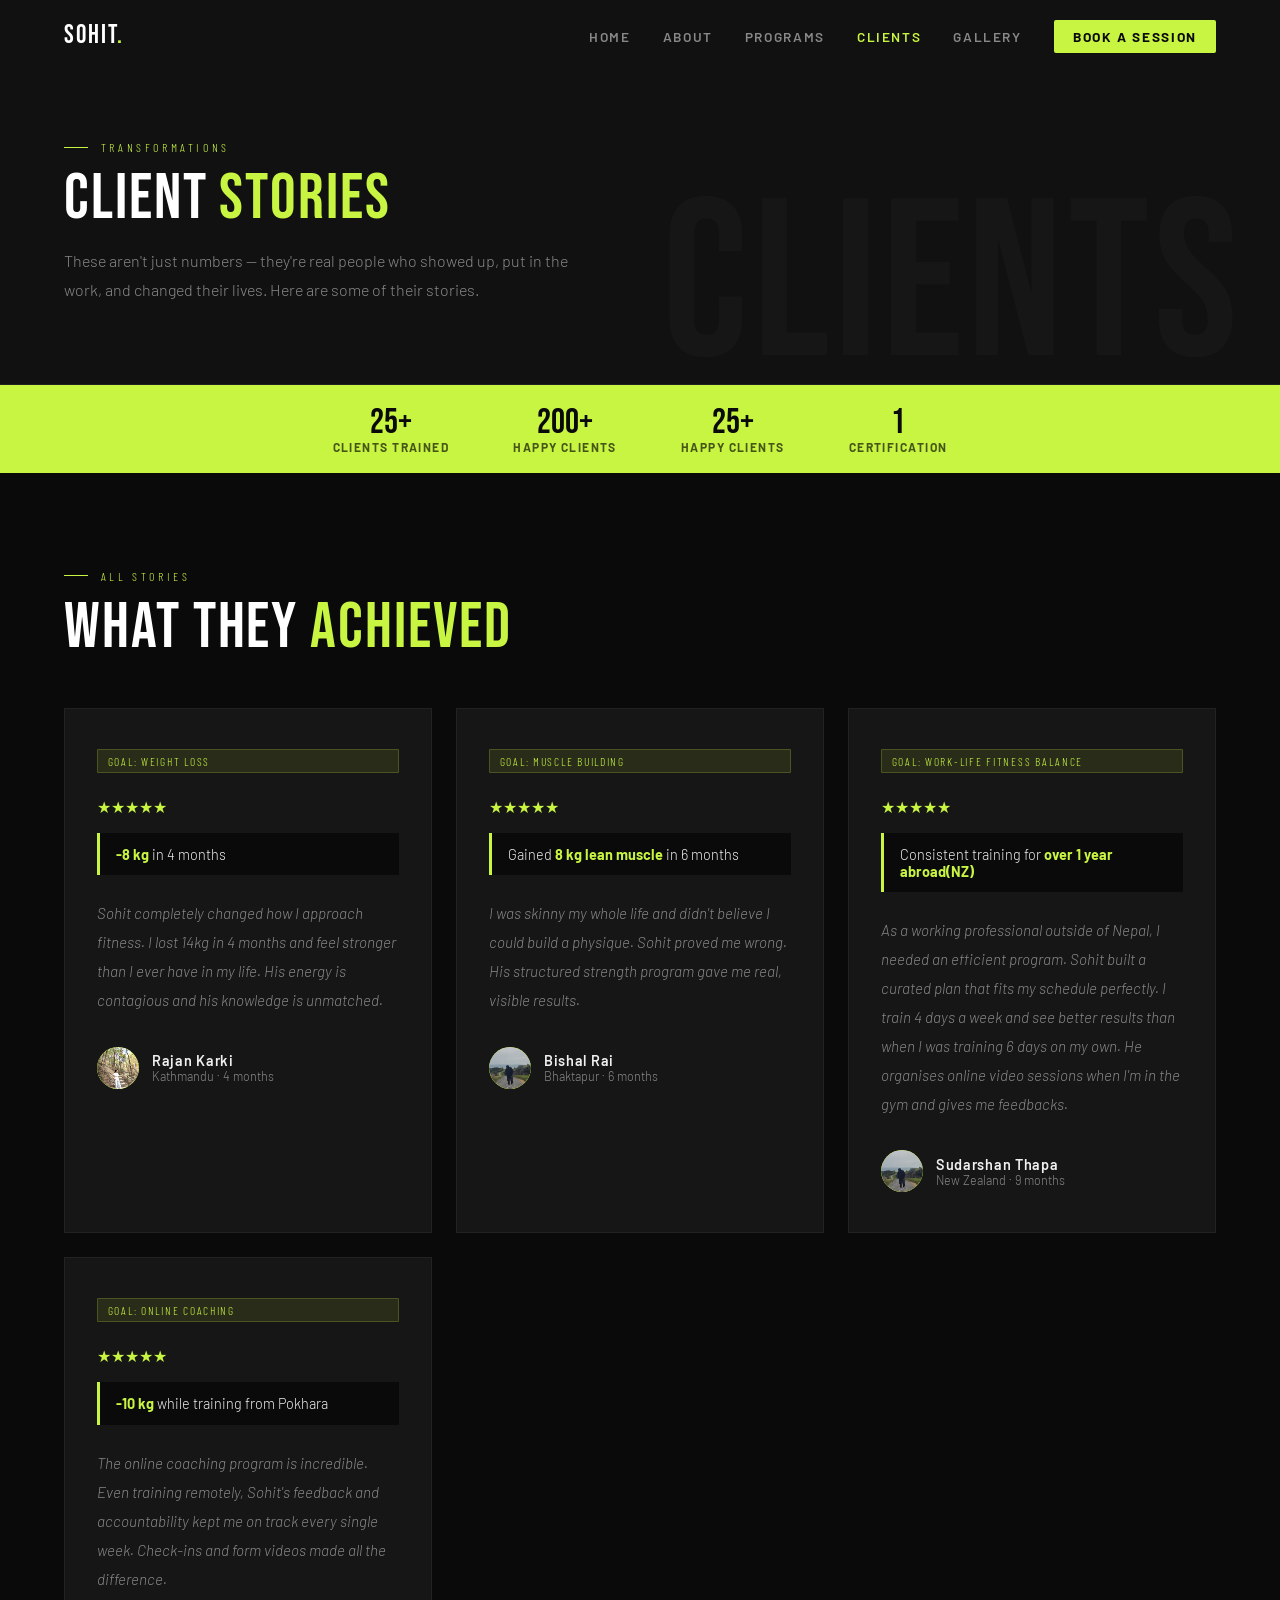
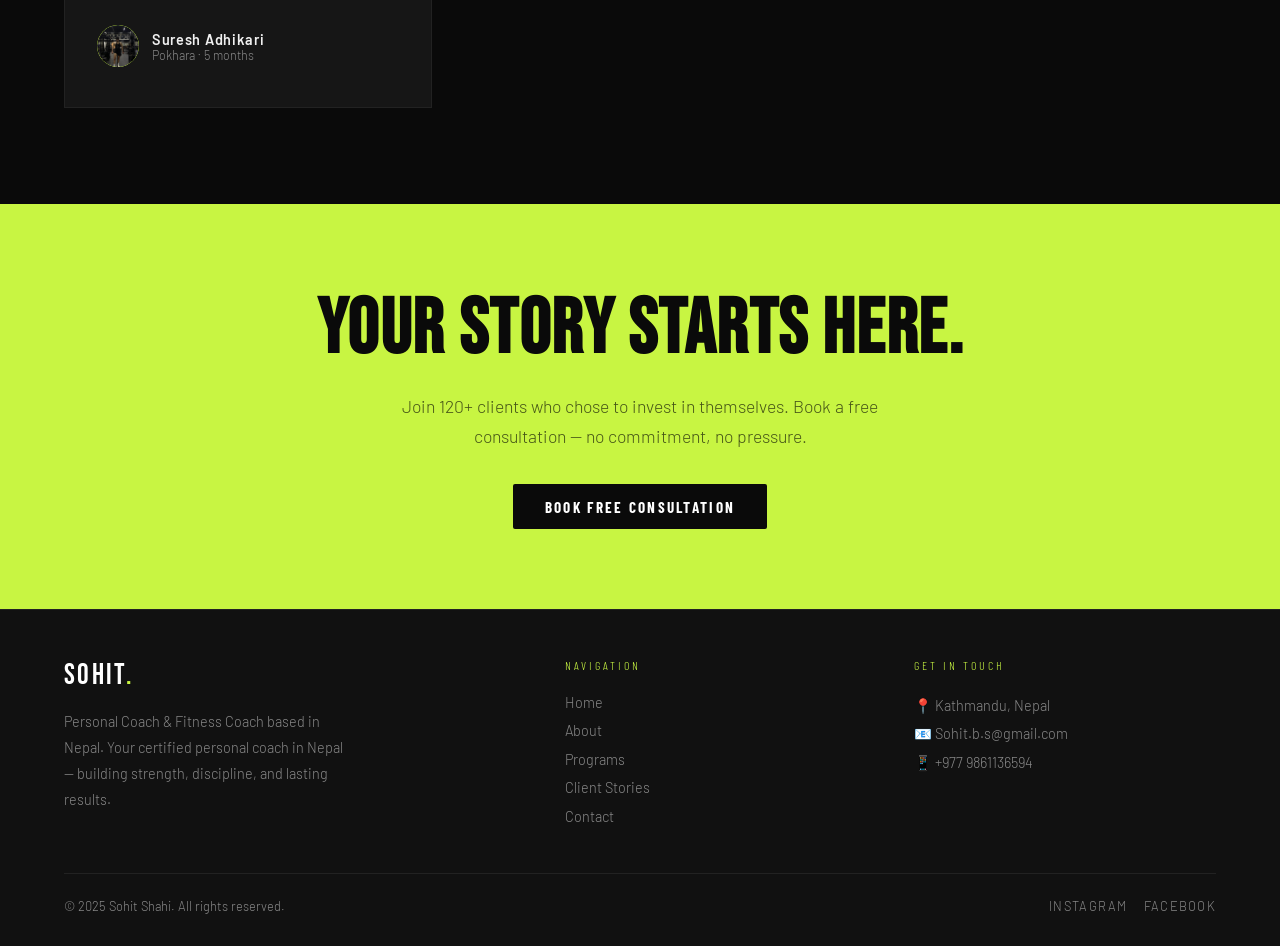
==== clients.html @ 45e774e0 "client fixes" ====
<!DOCTYPE html>
<html lang="en">
<head>
  <meta charset="UTF-8">
  <link rel="icon" type="image/svg+xml" href="favicon.svg">
  <meta name="viewport" content="width=device-width, initial-scale=1.0">
  <meta name="description" content="Real client stories and transformations from Sohit Shahi's training programs.">
  <title>Client Stories | Sohit Shahi — Personal Coach</title>
  <link rel="stylesheet" href="style.css">
  <link rel="preconnect" href="https://fonts.googleapis.com">
  <link rel="preconnect" href="https://fonts.gstatic.com" crossorigin>
</head>
<body>

<!-- ─── NAV ─── -->
<nav>
  <a href="index.html" class="nav-logo">SOHIT<span>.</span></a>
  <ul class="nav-links">
    <li><a href="index.html">Home</a></li>
    <li><a href="index.html#about">About</a></li>
    <li><a href="index.html#programs">Programs</a></li>
    <li><a href="clients.html" class="active">Clients</a></li>
    <li><a href="gallery.html">Gallery</a></li>
    <li><a href="contact.html" class="nav-cta">Book a Session</a></li>
  </ul>
  <div class="burger" aria-label="Menu">
    <span></span><span></span><span></span>
  </div>
</nav>
<div class="mobile-menu">
  <a href="index.html">Home</a>
  <a href="index.html#about">About</a>
  <a href="index.html#programs">Programs</a>
  <a href="clients.html">Clients</a>
  <a href="gallery.html">Gallery</a>
  <a href="contact.html">Book a Session</a>
</div>

<!-- ─── PAGE HERO ─── -->
<div class="page-hero" data-title="CLIENTS">
  <div class="section-eyebrow">Transformations</div>
  <div class="section-title">CLIENT <span>STORIES</span></div>
  <p class="section-desc" style="margin-top:0.8rem;">
    These aren't just numbers — they're real people who showed up, put in the work, and changed their lives. Here are some of their stories.
  </p>
</div>

<!-- ─── OVERALL STATS ─── -->
<div class="stats-strip">
  <div class="stat-item">
    <div class="stat-num" data-target="25" data-suffix="+">0+</div>
    <div class="stat-label">Clients Trained</div>
  </div>
  <div class="stat-item">
    <div class="stat-num" data-target="200" data-suffix="+">0+</div>
    <div class="stat-label">Happy Clients</div>
  </div>
  <div class="stat-item">
    <div class="stat-num" data-target="25" data-suffix="+">0+</div>
    <div class="stat-label">Happy Clients</div>
  </div>
  <div class="stat-item">
    <div class="stat-num" data-target="1">0</div>
    <div class="stat-label">Certification</div>
  </div>
</div>

<!-- ─── CLIENT GRID ─── -->
<section>
  <div class="section-eyebrow">All Stories</div>
  <div class="section-title fade-up">WHAT THEY <span>ACHIEVED</span></div>
  <div class="clients-grid stagger">

    <div class="client-card">
      <span class="client-goal">Goal: Weight Loss</span>
      <div class="stars">★★★★★</div>
      <div class="result-highlight"><strong>-8 kg</strong> in 4 months</div>
      <p class="testi-text">Sohit completely changed how I approach fitness. I lost 14kg in 4 months and feel stronger than I ever have in my life. His energy is contagious and his knowledge is unmatched.</p>
      <div class="testi-author">
        <div class="testi-avatar">
          <img src="assets/client1.jpg" alt="Rajan Karki" onerror="this.style.display='none'; this.parentNode.innerHTML='R';">
        </div>
        <div>
          <div class="testi-name">Rajan Karki</div>
          <div class="testi-role">Kathmandu · 4 months</div>
        </div>
      </div>
    </div>

    <div class="client-card">
      <span class="client-goal">Goal: Muscle Building</span>
      <div class="stars">★★★★★</div>
      <div class="result-highlight">Gained <strong>8 kg lean muscle</strong> in 6 months</div>
      <p class="testi-text">I was skinny my whole life and didn't believe I could build a physique. Sohit proved me wrong. His structured strength program gave me real, visible results.</p>
      <div class="testi-author">
        <div class="testi-avatar">
          <img src="assets/client5.jpg" alt="Sudarshan Thapa" onerror="this.style.display='none'; this.parentNode.innerHTML='B';">
        </div>
        <div>
          <div class="testi-name">Bishal Rai</div>
          <div class="testi-role">Bhaktapur · 6 months</div>
        </div>
      </div>
    </div>

    <div class="client-card">
      <span class="client-goal">Goal: Work-Life Fitness Balance</span>
      <div class="stars">★★★★★</div>
      <div class="result-highlight">Consistent training for <strong>over 1 year abroad(NZ)</strong></div>
      <p class="testi-text">As a working professional outside of Nepal, I needed an efficient program. Sohit built a curated plan that fits my schedule perfectly. I train 4 days a week and see better results than when I was training 6 days on my own. He organises online video sessions when I'm in the gym and gives me feedbacks.</p>
      <div class="testi-author">
        <div class="testi-avatar">
          <img src="assets/client5.jpg" alt="Priyanka Thapa" onerror="this.style.display='none'; this.parentNode.innerHTML='P';">
        </div>
        <div>
          <div class="testi-name">Sudarshan Thapa</div>
          <div class="testi-role">New Zealand · 9 months</div>
        </div>
      </div>
    </div>

    <div class="client-card">
      <span class="client-goal">Goal: Online Coaching</span>
      <div class="stars">★★★★★</div>
      <div class="result-highlight"><strong>-10 kg</strong> while training from Pokhara</div>
      <p class="testi-text">The online coaching program is incredible. Even training remotely, Sohit's feedback and accountability kept me on track every single week. Check-ins and form videos made all the difference.</p>
      <div class="testi-author">
        <div class="testi-avatar">
          <img src="assets/client4.jpg" alt="Biyush Adhikari" onerror="this.style.display='none'; this.parentNode.innerHTML='S';">
        </div>
        <div>
          <div class="testi-name">Suresh Adhikari</div>
          <div class="testi-role">Pokhara · 5 months</div>
        </div>
      </div>
    </div>

  </div>
</section>

<!-- ─── CTA ─── -->
<div class="cta-banner">
  <h2>YOUR STORY STARTS HERE.</h2>
  <p>Join 120+ clients who chose to invest in themselves. Book a free consultation — no commitment, no pressure.</p>
  <a href="contact.html" class="btn btn-dark">Book Free Consultation</a>
</div>

<!-- ─── FOOTER ─── -->
<footer>
  <div class="footer-grid">
    <div class="footer-brand">
      <a href="index.html" class="footer-logo">SOHIT<span>.</span></a>
      <p>Personal Coach & Fitness Coach based in Nepal. Your certified personal coach in Nepal — building strength, discipline, and lasting results.</p>
    </div>
    <div>
      <div class="footer-heading">Navigation</div>
      <ul class="footer-links">
        <li><a href="index.html">Home</a></li>
        <li><a href="index.html#about">About</a></li>
        <li><a href="index.html#programs">Programs</a></li>
        <li><a href="clients.html">Client Stories</a></li>
        <li><a href="contact.html">Contact</a></li>
      </ul>
    </div>
    <div class="footer-contact">
      <div class="footer-heading">Get In Touch</div>
      <p>📍 Kathmandu, Nepal</p>
      <p>📧 <a href="mailto:Sohit.b.s@gmail.com">Sohit.b.s@gmail.com</a></p>
      <p>📱 <a href="tel:+9779861136594">+977 9861136594</a></p>
    </div>
  </div>
  <div class="footer-bottom">
    <p>© 2025 Sohit Shahi. All rights reserved.</p>
    <div class="social-links">
      <a href="https://www.instagram.com/trainwithsohit/" target="_blank" rel="noopener">Instagram</a>
      <a href="https://facebook.com/" target="_blank" rel="noopener">Facebook</a>
    </div>
  </div>
</footer>

<script src="script.js"></script>
</body>
</html>
---- style.css ----
@import url('https://fonts.googleapis.com/css2?family=Bebas+Neue&family=Barlow:ital,wght@0,300;0,400;0,600;0,700;1,300&family=Barlow+Condensed:wght@400;700&display=swap');

:root {
  --black: #0a0a0a;
  --dark: #111111;
  --card: #161616;
  --border: #222222;
  --accent: #c8f542;
  --accent2: #e8ff6b;
  --text: #f0f0f0;
  --muted: #888;
  --white: #ffffff;
}

*, *::before, *::after { box-sizing: border-box; margin: 0; padding: 0; }

html { scroll-behavior: smooth; }

body {
  font-family: 'Barlow', sans-serif;
  background: var(--black);
  color: var(--text);
  overflow-x: hidden;
  font-weight: 300;
}

/* ─── SCROLLBAR ─── */
::-webkit-scrollbar { width: 4px; }
::-webkit-scrollbar-track { background: var(--dark); }
::-webkit-scrollbar-thumb { background: var(--accent); border-radius: 2px; }

/* ─── NAV ─── */
nav {
  position: fixed;
  top: 0; left: 0; right: 0;
  z-index: 100;
  padding: 0 5%;
  height: 70px;
  display: flex;
  align-items: center;
  justify-content: space-between;
  transition: background 0.4s, backdrop-filter 0.4s;
}
nav.scrolled {
  background: rgba(10,10,10,0.92);
  backdrop-filter: blur(12px);
  border-bottom: 1px solid var(--border);
}
.nav-logo {
  font-family: 'Bebas Neue', sans-serif;
  font-size: 1.6rem;
  letter-spacing: 0.08em;
  color: var(--white);
  text-decoration: none;
}
.nav-logo span { color: var(--accent); }
.nav-links {
  display: flex;
  gap: 2rem;
  list-style: none;
  align-items: center;
}
.nav-links a {
  color: var(--muted);
  text-decoration: none;
  font-size: 0.85rem;
  letter-spacing: 0.12em;
  text-transform: uppercase;
  font-weight: 600;
  transition: color 0.2s;
}
.nav-links a:hover, .nav-links a.active { color: var(--accent); }
.nav-cta {
  background: var(--accent);
  color: var(--black) !important;
  padding: 0.5rem 1.2rem;
  border-radius: 2px;
  font-weight: 700 !important;
}
.nav-cta:hover { background: var(--accent2) !important; }
.burger {
  display: none;
  flex-direction: column;
  gap: 5px;
  cursor: pointer;
  padding: 4px;
}
.burger span {
  display: block;
  width: 24px;
  height: 2px;
  background: var(--text);
  transition: 0.3s;
}
.mobile-menu {
  display: none;
  position: fixed;
  top: 70px; left: 0; right: 0;
  background: rgba(10,10,10,0.97);
  backdrop-filter: blur(20px);
  padding: 2rem 5%;
  flex-direction: column;
  gap: 1.5rem;
  z-index: 99;
  border-bottom: 1px solid var(--border);
}
.mobile-menu.open { display: flex; }
.mobile-menu a {
  color: var(--muted);
  text-decoration: none;
  font-size: 1rem;
  letter-spacing: 0.12em;
  text-transform: uppercase;
  font-weight: 600;
  transition: color 0.2s;
}
.mobile-menu a:hover { color: var(--accent); }

/* ─── HERO ─── */
.hero {
  position: relative;
  min-height: 100vh;
  display: flex;
  align-items: center;
  overflow: hidden;
}
.hero-bg {
  position: absolute;
  inset: 0;
  background-image: url('assets/trainer.jpeg');
  background-size: cover;
  background-position: center top;
  opacity: 0.2;
  filter: grayscale(40%) contrast(1.1);
  transform: scale(1.04);
  transition: transform 8s ease;
}
.hero-bg.loaded { transform: scale(1); }
.hero-overlay {
  position: absolute;
  inset: 0;
  background: linear-gradient(
    105deg,
    rgba(10,10,10,0.96) 0%,
    rgba(10,10,10,0.75) 45%,
    rgba(10,10,10,0.15) 100%
  );
}
.hero-overlay-bottom {
  position: absolute;
  bottom: 0; left: 0; right: 0;
  height: 220px;
  background: linear-gradient(to top, var(--black) 0%, transparent 100%);
}
.hero-content {
  position: relative;
  z-index: 2;
  padding: 0 5%;
  max-width: 780px;
  animation: fadeUp 1s ease both;
}
.hero-eyebrow {
  font-family: 'Barlow Condensed', sans-serif;
  letter-spacing: 0.25em;
  text-transform: uppercase;
  font-size: 0.8rem;
  color: var(--accent);
  margin-bottom: 1.2rem;
  display: flex;
  align-items: center;
  gap: 0.8rem;
}
.hero-eyebrow::before {
  content: '';
  display: block;
  width: 32px;
  height: 1px;
  background: var(--accent);
}
.hero h1 {
  font-family: 'Bebas Neue', sans-serif;
  font-size: clamp(4rem, 10vw, 9rem);
  line-height: 0.92;
  letter-spacing: 0.02em;
  color: var(--white);
  margin-bottom: 0.4rem;
}
.hero h1 span { color: var(--accent); }
.hero-sub {
  font-size: 1.1rem;
  color: var(--muted);
  max-width: 480px;
  line-height: 1.7;
  margin-bottom: 2.5rem;
  margin-top: 1rem;
}
.hero-actions { display: flex; gap: 1rem; flex-wrap: wrap; }

/* ─── BUTTONS ─── */
.btn {
  display: inline-block;
  padding: 0.85rem 2rem;
  font-family: 'Barlow Condensed', sans-serif;
  letter-spacing: 0.15em;
  text-transform: uppercase;
  font-size: 0.95rem;
  font-weight: 700;
  text-decoration: none;
  cursor: pointer;
  border: none;
  border-radius: 2px;
  transition: all 0.2s;
}
.btn-primary { background: var(--accent); color: var(--black); }
.btn-primary:hover { background: var(--accent2); transform: translateY(-2px); }
.btn-outline { background: transparent; color: var(--text); border: 1px solid var(--border); }
.btn-outline:hover { border-color: var(--accent); color: var(--accent); transform: translateY(-2px); }

/* ─── STATS STRIP ─── */
.stats-strip {
  background: var(--accent);
  padding: 1.2rem 5%;
  display: flex;
  justify-content: center;
  gap: 4rem;
  flex-wrap: wrap;
}
.stat-item { text-align: center; }
.stat-num {
  font-family: 'Bebas Neue', sans-serif;
  font-size: 2.2rem;
  color: var(--black);
  line-height: 1;
}
.stat-label {
  font-size: 0.75rem;
  font-weight: 700;
  letter-spacing: 0.12em;
  text-transform: uppercase;
  color: rgba(0,0,0,0.65);
}

/* ─── SECTIONS ─── */
section { padding: 6rem 5%; }
.section-eyebrow {
  font-family: 'Barlow Condensed', sans-serif;
  font-size: 0.75rem;
  letter-spacing: 0.3em;
  text-transform: uppercase;
  color: var(--accent);
  margin-bottom: 0.8rem;
  display: flex;
  align-items: center;
  gap: 0.8rem;
}
.section-eyebrow::before {
  content: '';
  display: block;
  width: 24px;
  height: 1px;
  background: var(--accent);
}
.section-title {
  font-family: 'Bebas Neue', sans-serif;
  font-size: clamp(2.4rem, 5vw, 4rem);
  letter-spacing: 0.03em;
  color: var(--white);
  line-height: 1;
  margin-bottom: 1rem;
}
.section-title span { color: var(--accent); }
.section-desc {
  color: var(--muted);
  max-width: 520px;
  line-height: 1.8;
  font-size: 1rem;
}

/* ─── ABOUT ─── */
.about-grid {
  display: grid;
  grid-template-columns: 1fr 1fr;
  gap: 6rem;
  align-items: center;
  margin-top: 3rem;
}
.about-image-wrap {
  position: relative;
}
.about-image-wrap img {
  width: 100%;
  aspect-ratio: 3/4;
  object-fit: cover;
  object-position: top;
  filter: grayscale(20%);
  display: block;
}
.about-img-placeholder {
  width: 100%;
  aspect-ratio: 3/4;
  background: var(--card);
  border: 1px solid var(--border);
  display: flex;
  align-items: center;
  justify-content: center;
  flex-direction: column;
  gap: 0.5rem;
  color: var(--muted);
  font-size: 0.85rem;
  letter-spacing: 0.1em;
  text-transform: uppercase;
}
.about-img-placeholder svg { opacity: 0.3; }
.about-accent-border {
  position: absolute;
  bottom: -16px; right: -16px;
  width: 70%;
  height: 70%;
  border: 2px solid var(--accent);
  z-index: -1;
}
.about-tag {
  display: inline-block;
  background: var(--accent);
  color: var(--black);
  font-family: 'Barlow Condensed', sans-serif;
  font-weight: 700;
  letter-spacing: 0.12em;
  text-transform: uppercase;
  font-size: 0.75rem;
  padding: 0.3rem 0.7rem;
  margin-bottom: 1.5rem;
}
.about-text p {
  color: var(--muted);
  line-height: 1.9;
  margin-bottom: 1rem;
  font-size: 1rem;
}
.cert-list {
  list-style: none;
  margin-top: 2rem;
  display: flex;
  flex-direction: column;
  gap: 0.6rem;
}
.cert-list li {
  display: flex;
  align-items: center;
  gap: 0.7rem;
  font-size: 0.9rem;
  color: var(--text);
  font-weight: 300;
}
.cert-list li::before {
  content: '';
  width: 6px; height: 6px;
  background: var(--accent);
  flex-shrink: 0;
  transform: rotate(45deg);
}

/* ─── PROGRAMS / SERVICES ─── */
.programs-grid {
  display: grid;
  grid-template-columns: repeat(auto-fit, minmax(280px, 1fr));
  gap: 1.5px;
  margin-top: 3rem;
  border: 1.5px solid var(--border);
}
.program-card {
  background: var(--card);
  padding: 2.5rem 2rem;
  border: 1.5px solid var(--border);
  position: relative;
  overflow: hidden;
  transition: background 0.3s;
  cursor: default;
}
.program-card::after {
  content: '';
  position: absolute;
  bottom: 0; left: 0;
  width: 100%; height: 2px;
  background: var(--accent);
  transform: scaleX(0);
  transform-origin: left;
  transition: transform 0.4s ease;
}
.program-card:hover { background: #1a1a1a; }
.program-card:hover::after { transform: scaleX(1); }
.program-icon {
  font-size: 2rem;
  margin-bottom: 1.2rem;
  display: block;
}
.program-card h3 {
  font-family: 'Bebas Neue', sans-serif;
  font-size: 1.8rem;
  letter-spacing: 0.05em;
  color: var(--white);
  margin-bottom: 0.8rem;
}
.program-card p {
  color: var(--muted);
  font-size: 0.95rem;
  line-height: 1.8;
}
.program-num {
  position: absolute;
  top: 1.5rem; right: 2rem;
  font-family: 'Bebas Neue', sans-serif;
  font-size: 3.5rem;
  color: var(--border);
  line-height: 1;
}

/* ─── TESTIMONIALS (home preview) ─── */
.testimonials-preview { background: var(--dark); }
.testimonials-grid {
  display: grid;
  grid-template-columns: repeat(auto-fit, minmax(300px, 1fr));
  gap: 1.5rem;
  margin-top: 3rem;
}
.testi-card {
  background: var(--card);
  border: 1px solid var(--border);
  padding: 2rem;
  position: relative;
  transition: border-color 0.3s, transform 0.3s;
}
.testi-card:hover { border-color: var(--accent); transform: translateY(-4px); }
.testi-quote {
  font-family: 'Bebas Neue', sans-serif;
  font-size: 4rem;
  color: var(--accent);
  opacity: 0.3;
  line-height: 0.7;
  margin-bottom: 1rem;
}
.testi-text {
  color: var(--muted);
  font-size: 0.95rem;
  line-height: 1.9;
  margin-bottom: 1.5rem;
  font-style: italic;
}
.testi-author {
  display: flex;
  align-items: center;
  gap: 0.8rem;
}
.testi-avatar {
  width: 42px; height: 42px;
  border-radius: 50%;
  background: var(--accent);
  display: flex;
  align-items: center;
  justify-content: center;
  font-family: 'Bebas Neue', sans-serif;
  font-size: 1.2rem;
  color: var(--black);
  flex-shrink: 0;
  overflow: hidden;
}
.testi-avatar img {
  width: 100%;
  height: 100%;
  object-fit: cover;
  border-radius: 50%;
}
.testi-name {
  font-weight: 600;
  font-size: 0.9rem;
  color: var(--text);
  letter-spacing: 0.05em;
}
.testi-role {
  font-size: 0.78rem;
  color: var(--muted);
}
.stars { color: var(--accent); font-size: 0.85rem; margin-bottom: 0.5rem; }

/* ─── CTA BANNER ─── */
.cta-banner {
  background: var(--accent);
  padding: 5rem 5%;
  text-align: center;
}
.cta-banner h2 {
  font-family: 'Bebas Neue', sans-serif;
  font-size: clamp(2.5rem, 6vw, 5rem);
  color: var(--black);
  letter-spacing: 0.02em;
  margin-bottom: 1rem;
}
.cta-banner p {
  color: rgba(0,0,0,0.65);
  font-size: 1.1rem;
  max-width: 480px;
  margin: 0 auto 2rem;
  line-height: 1.7;
}
.btn-dark { background: var(--black); color: var(--white); }
.btn-dark:hover { background: #1a1a1a; transform: translateY(-2px); }

/* ─── FOOTER ─── */
footer {
  background: var(--dark);
  border-top: 1px solid var(--border);
  padding: 3rem 5% 2rem;
}
.footer-grid {
  display: grid;
  grid-template-columns: 1.5fr 1fr 1fr;
  gap: 3rem;
  margin-bottom: 3rem;
}
.footer-brand p {
  color: var(--muted);
  font-size: 0.9rem;
  line-height: 1.8;
  margin-top: 1rem;
  max-width: 280px;
}
.footer-logo {
  font-family: 'Bebas Neue', sans-serif;
  font-size: 1.8rem;
  letter-spacing: 0.08em;
  color: var(--white);
  text-decoration: none;
}
.footer-logo span { color: var(--accent); }
.footer-heading {
  font-family: 'Barlow Condensed', sans-serif;
  font-size: 0.75rem;
  letter-spacing: 0.25em;
  text-transform: uppercase;
  color: var(--accent);
  margin-bottom: 1.2rem;
}
.footer-links { list-style: none; display: flex; flex-direction: column; gap: 0.6rem; }
.footer-links a {
  color: var(--muted);
  text-decoration: none;
  font-size: 0.9rem;
  transition: color 0.2s;
}
.footer-links a:hover { color: var(--accent); }
.footer-contact p {
  color: var(--muted);
  font-size: 0.9rem;
  line-height: 2;
}
.footer-contact a { color: var(--muted); text-decoration: none; transition: color 0.2s; }
.footer-contact a:hover { color: var(--accent); }
.footer-bottom {
  border-top: 1px solid var(--border);
  padding-top: 1.5rem;
  display: flex;
  justify-content: space-between;
  align-items: center;
  flex-wrap: wrap;
  gap: 1rem;
}
.footer-bottom p { color: var(--muted); font-size: 0.8rem; }
.social-links { display: flex; gap: 1rem; }
.social-links a {
  color: var(--muted);
  text-decoration: none;
  font-size: 0.8rem;
  letter-spacing: 0.1em;
  text-transform: uppercase;
  transition: color 0.2s;
}
.social-links a:hover { color: var(--accent); }

/* ─── PAGE HERO (inner pages) ─── */
.page-hero {
  padding: 140px 5% 5rem;
  background: var(--dark);
  border-bottom: 1px solid var(--border);
  position: relative;
  overflow: hidden;
}
.page-hero::after {
  content: attr(data-title);
  position: absolute;
  right: 3%;
  bottom: -1rem;
  font-family: 'Bebas Neue', sans-serif;
  font-size: clamp(6rem, 18vw, 14rem);
  color: var(--border);
  opacity: 0.35;
  letter-spacing: 0.02em;
  pointer-events: none;
  line-height: 1;
}

/* ─── CLIENTS PAGE ─── */
.clients-grid {
  display: grid;
  grid-template-columns: repeat(auto-fill, minmax(320px, 1fr));
  gap: 1.5rem;
  margin-top: 3rem;
}
.client-card {
  background: var(--card);
  border: 1px solid var(--border);
  padding: 2.5rem 2rem;
  transition: border-color 0.3s, transform 0.3s;
}
.client-card:hover { border-color: var(--accent); transform: translateY(-4px); }
.client-card .stars { font-size: 1rem; margin-bottom: 1rem; }
.client-card .testi-text { margin-bottom: 2rem; }
.client-goal {
  display: inline-block;
  background: rgba(200,245,66,0.1);
  color: var(--accent);
  border: 1px solid rgba(200,245,66,0.2);
  font-size: 0.72rem;
  font-family: 'Barlow Condensed', sans-serif;
  letter-spacing: 0.15em;
  text-transform: uppercase;
  padding: 0.25rem 0.6rem;
  border-radius: 1px;
  margin-bottom: 1.5rem;
  display: block;
}
.result-highlight {
  background: var(--black);
  border-left: 3px solid var(--accent);
  padding: 0.8rem 1rem;
  margin-bottom: 1.5rem;
  font-size: 0.9rem;
  color: var(--text);
}
.result-highlight strong { color: var(--accent); font-weight: 700; }

/* ─── CONTACT PAGE ─── */
.contact-grid {
  display: grid;
  grid-template-columns: 1fr 1.5fr;
  gap: 5rem;
  margin-top: 3rem;
  align-items: start;
}
.contact-info-item {
  display: flex;
  align-items: flex-start;
  gap: 1rem;
  margin-bottom: 2rem;
}
.contact-icon {
  width: 44px; height: 44px;
  background: rgba(200,245,66,0.1);
  border: 1px solid rgba(200,245,66,0.2);
  display: flex;
  align-items: center;
  justify-content: center;
  flex-shrink: 0;
  font-size: 1.1rem;
}
.contact-info-text h4 {
  font-family: 'Barlow Condensed', sans-serif;
  letter-spacing: 0.12em;
  text-transform: uppercase;
  font-size: 0.78rem;
  color: var(--accent);
  margin-bottom: 0.3rem;
}
.contact-info-text p {
  color: var(--muted);
  font-size: 0.95rem;
  line-height: 1.7;
}
.contact-info-text a { color: var(--muted); text-decoration: none; transition: color 0.2s; }
.contact-info-text a:hover { color: var(--accent); }
.contact-form { display: flex; flex-direction: column; gap: 1.2rem; }
.form-row { display: grid; grid-template-columns: 1fr 1fr; gap: 1.2rem; }
.form-group { display: flex; flex-direction: column; gap: 0.4rem; }
.form-group label {
  font-family: 'Barlow Condensed', sans-serif;
  font-size: 0.75rem;
  letter-spacing: 0.2em;
  text-transform: uppercase;
  color: var(--muted);
}
.form-group input,
.form-group textarea,
.form-group select {
  background: var(--card);
  border: 1px solid var(--border);
  color: var(--text);
  padding: 0.85rem 1rem;
  font-family: 'Barlow', sans-serif;
  font-size: 0.95rem;
  outline: none;
  transition: border-color 0.2s;
  border-radius: 2px;
  width: 100%;
}
.form-group input:focus,
.form-group textarea:focus,
.form-group select:focus { border-color: var(--accent); }
.form-group textarea { resize: vertical; min-height: 130px; }
.form-group select option { background: var(--card); }
.form-success {
  display: none;
  background: rgba(200,245,66,0.1);
  border: 1px solid var(--accent);
  color: var(--accent);
  padding: 1rem;
  text-align: center;
  font-size: 0.95rem;
}

/* ─── ANIMATIONS ─── */
@keyframes fadeUp {
  from { opacity: 0; transform: translateY(32px); }
  to   { opacity: 1; transform: translateY(0); }
}
.fade-up {
  opacity: 0;
  transform: translateY(28px);
  transition: opacity 0.7s ease, transform 0.7s ease;
}
.fade-up.visible { opacity: 1; transform: translateY(0); }

/* ─── RESPONSIVE ─── */
@media (max-width: 900px) {
  .about-grid { grid-template-columns: 1fr; gap: 3rem; }
  .about-accent-border { display: none; }
  .contact-grid { grid-template-columns: 1fr; gap: 3rem; }
  .footer-grid { grid-template-columns: 1fr 1fr; }
  .form-row { grid-template-columns: 1fr; }
}
@media (max-width: 640px) {
  .nav-links { display: none; }
  .burger { display: flex; }
  .hero h1 { font-size: 4.5rem; }
  .stats-strip { gap: 2rem; }
  .footer-grid { grid-template-columns: 1fr; }
  .programs-grid { grid-template-columns: 1fr; }
}
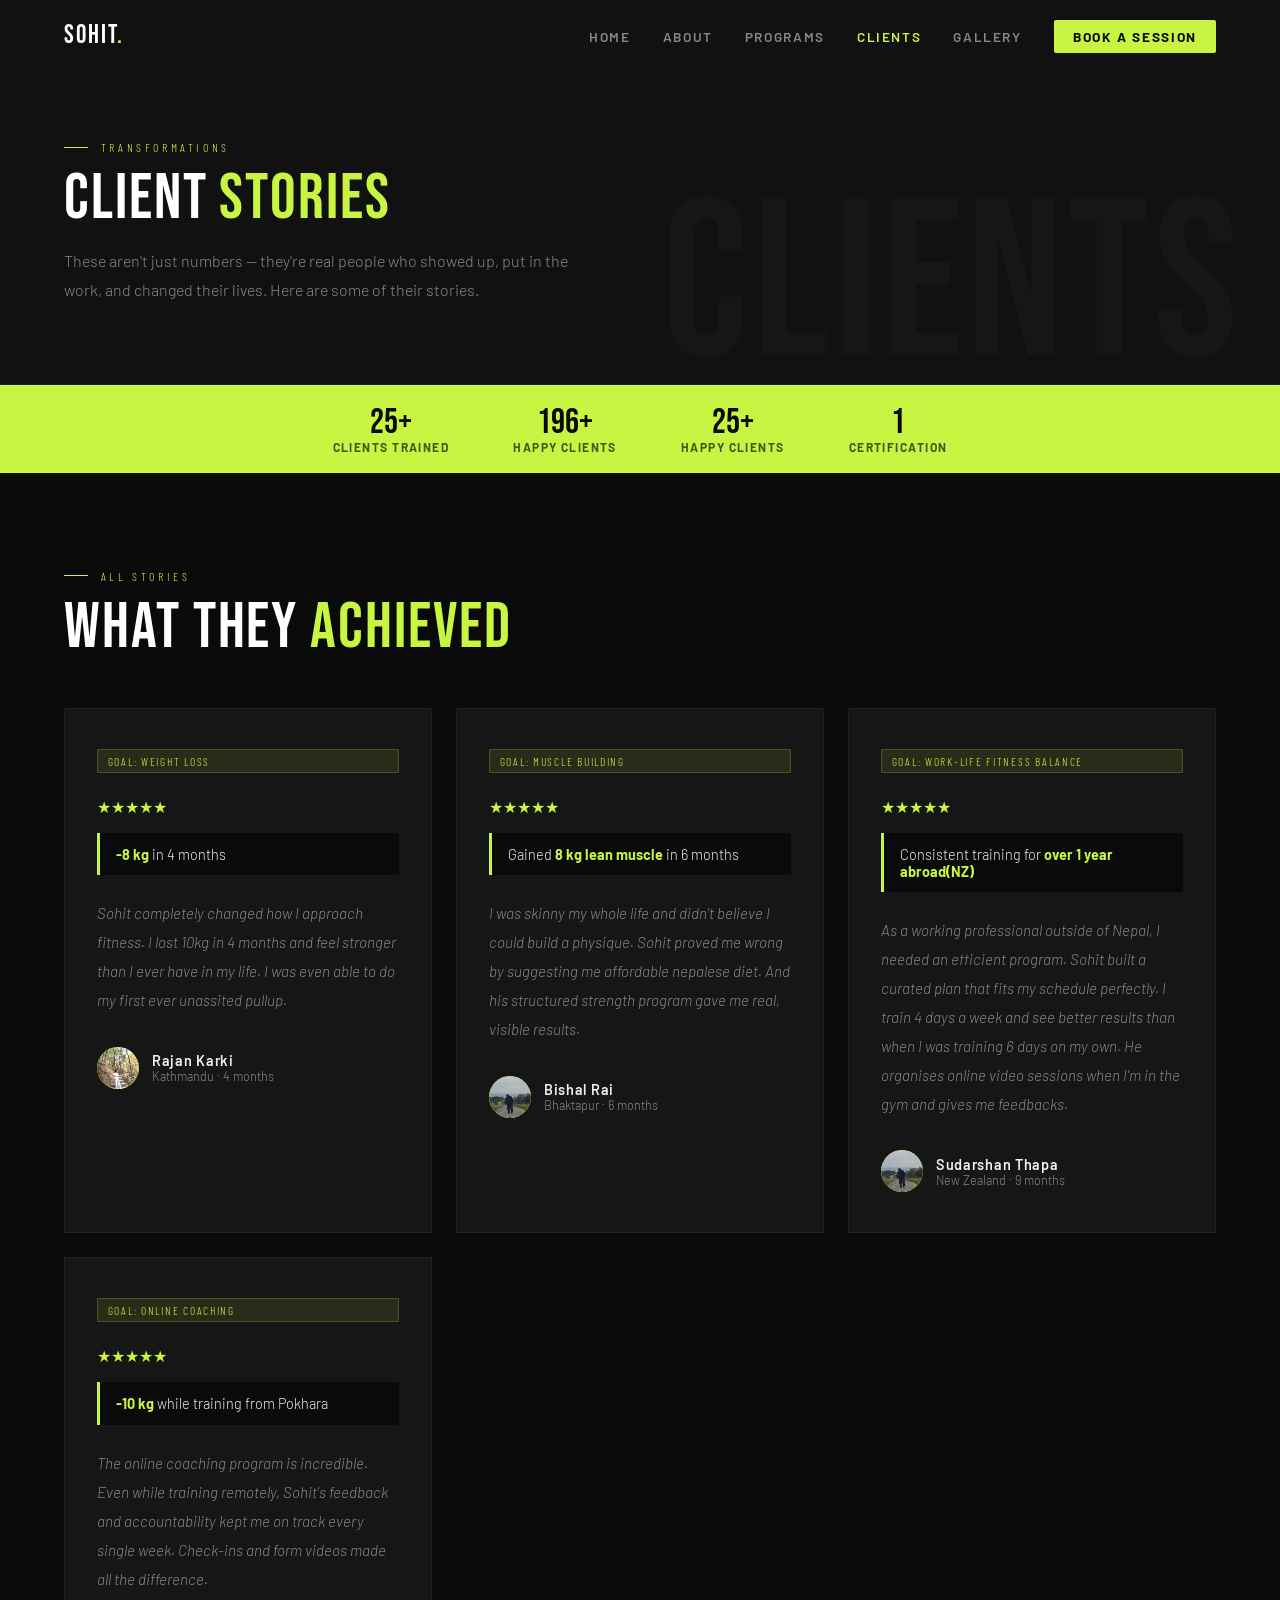
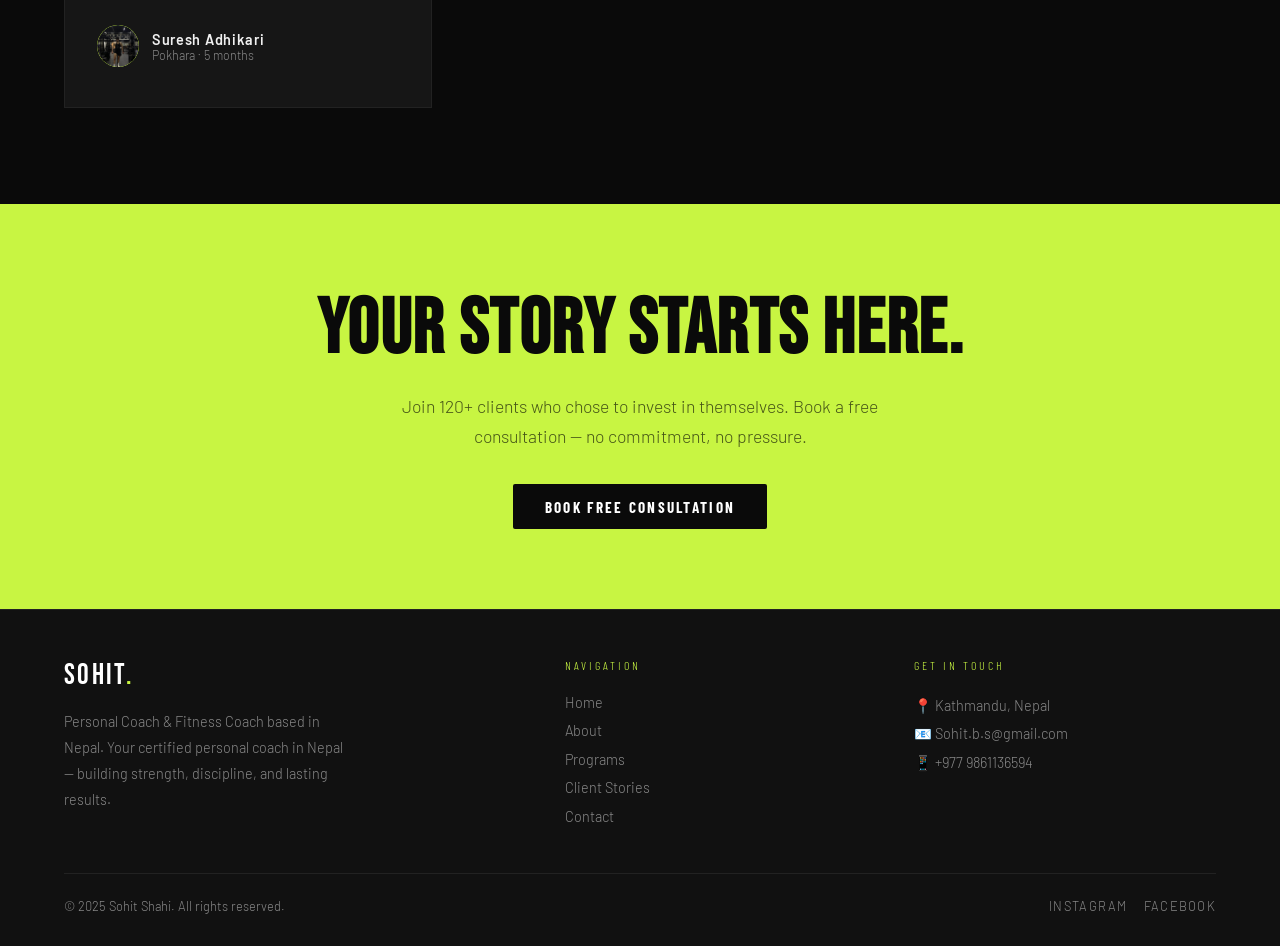
==== commit 5efe6306: "client fixes" ====
--- a/clients.html
+++ b/clients.html
@@ -75,7 +75,7 @@
       <span class="client-goal">Goal: Weight Loss</span>
       <div class="stars">★★★★★</div>
       <div class="result-highlight"><strong>-8 kg</strong> in 4 months</div>
-      <p class="testi-text">Sohit completely changed how I approach fitness. I lost 14kg in 4 months and feel stronger than I ever have in my life. His energy is contagious and his knowledge is unmatched.</p>
+      <p class="testi-text">Sohit completely changed how I approach fitness. I lost 10kg in 4 months and feel stronger than I ever have in my life. I was even able to do my first ever unassited pullup.</p>
       <div class="testi-author">
         <div class="testi-avatar">
           <img src="assets/client1.jpg" alt="Rajan Karki" onerror="this.style.display='none'; this.parentNode.innerHTML='R';">
@@ -91,7 +91,7 @@
       <span class="client-goal">Goal: Muscle Building</span>
       <div class="stars">★★★★★</div>
       <div class="result-highlight">Gained <strong>8 kg lean muscle</strong> in 6 months</div>
-      <p class="testi-text">I was skinny my whole life and didn't believe I could build a physique. Sohit proved me wrong. His structured strength program gave me real, visible results.</p>
+      <p class="testi-text">I was skinny my whole life and didn't believe I could build a physique. Sohit proved me wrong by suggesting me affordable nepalese diet. And his structured strength program gave me real, visible results.</p>
       <div class="testi-author">
         <div class="testi-avatar">
           <img src="assets/client5.jpg" alt="Sudarshan Thapa" onerror="this.style.display='none'; this.parentNode.innerHTML='B';">
@@ -123,7 +123,7 @@
       <span class="client-goal">Goal: Online Coaching</span>
       <div class="stars">★★★★★</div>
       <div class="result-highlight"><strong>-10 kg</strong> while training from Pokhara</div>
-      <p class="testi-text">The online coaching program is incredible. Even training remotely, Sohit's feedback and accountability kept me on track every single week. Check-ins and form videos made all the difference.</p>
+      <p class="testi-text">The online coaching program is incredible. Even while training remotely, Sohit's feedback and accountability kept me on track every single week. Check-ins and form videos made all the difference.</p>
       <div class="testi-author">
         <div class="testi-avatar">
           <img src="assets/client4.jpg" alt="Biyush Adhikari" onerror="this.style.display='none'; this.parentNode.innerHTML='S';">
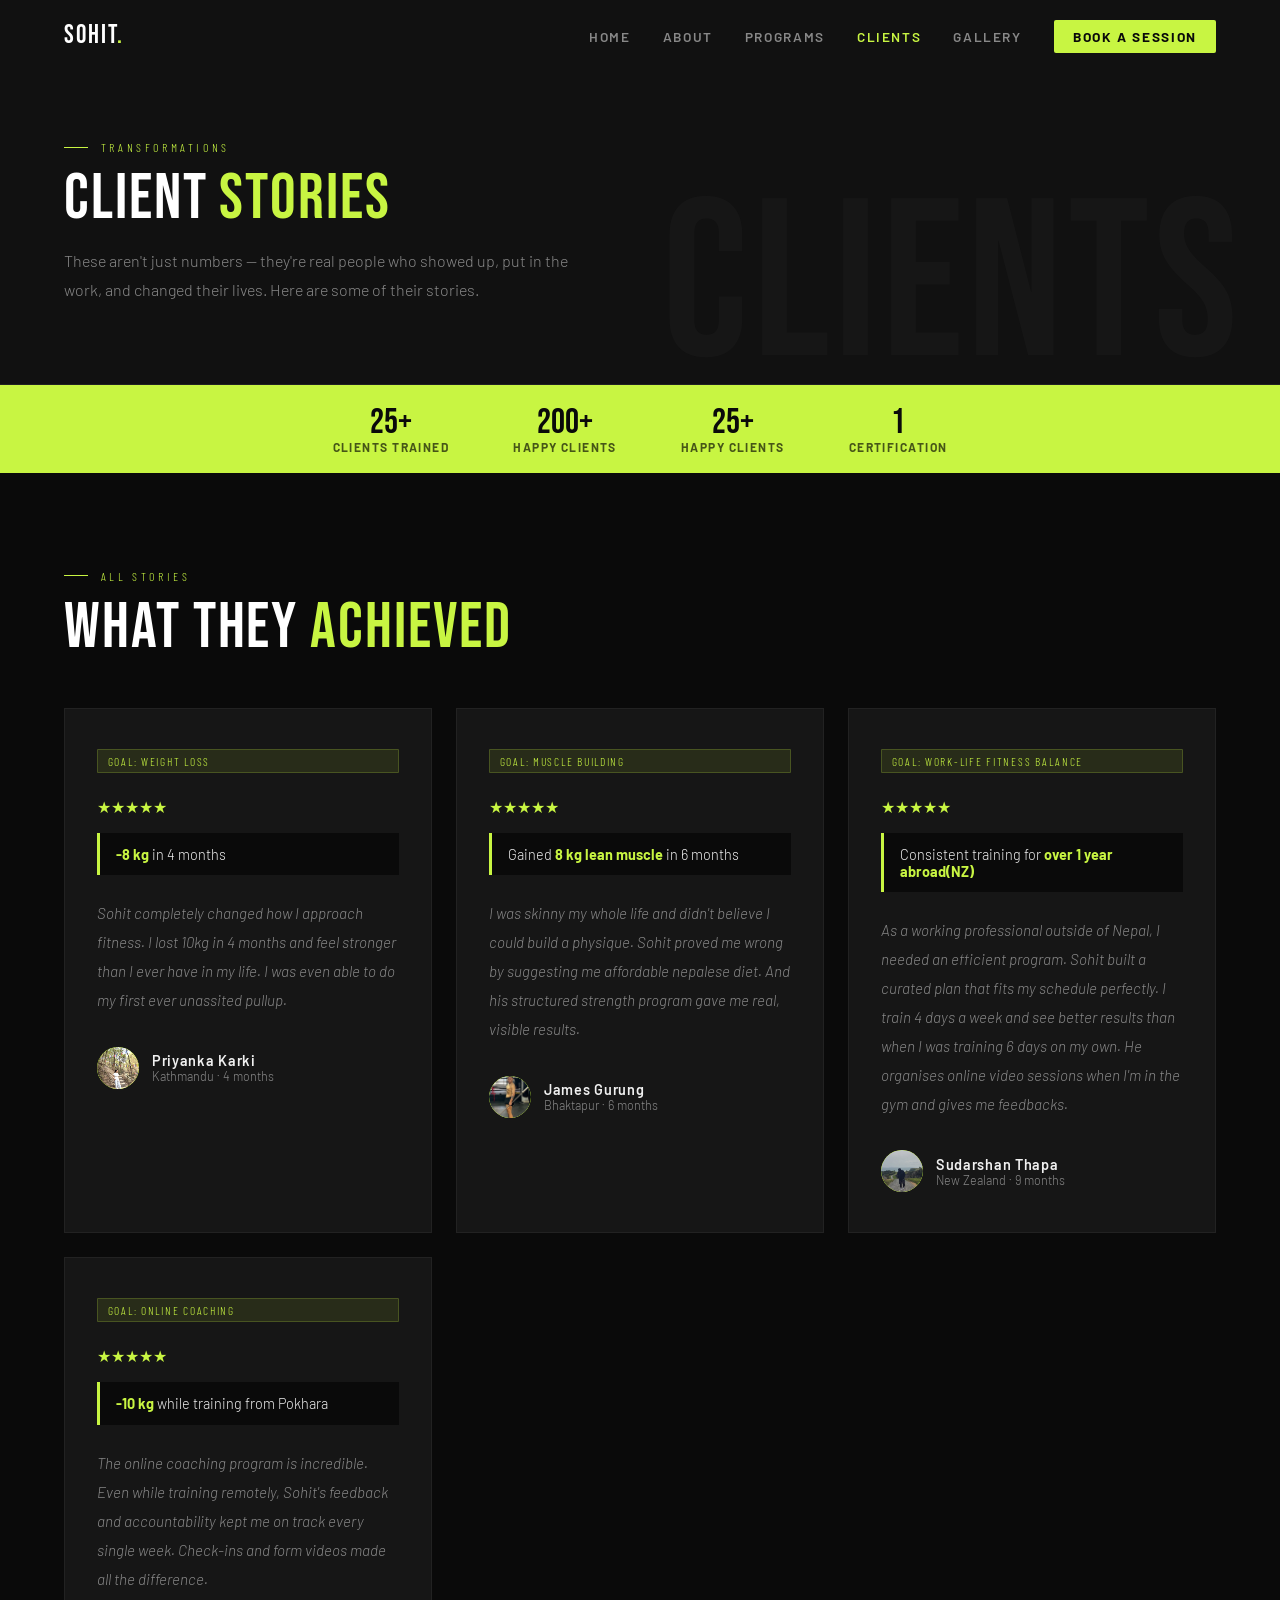
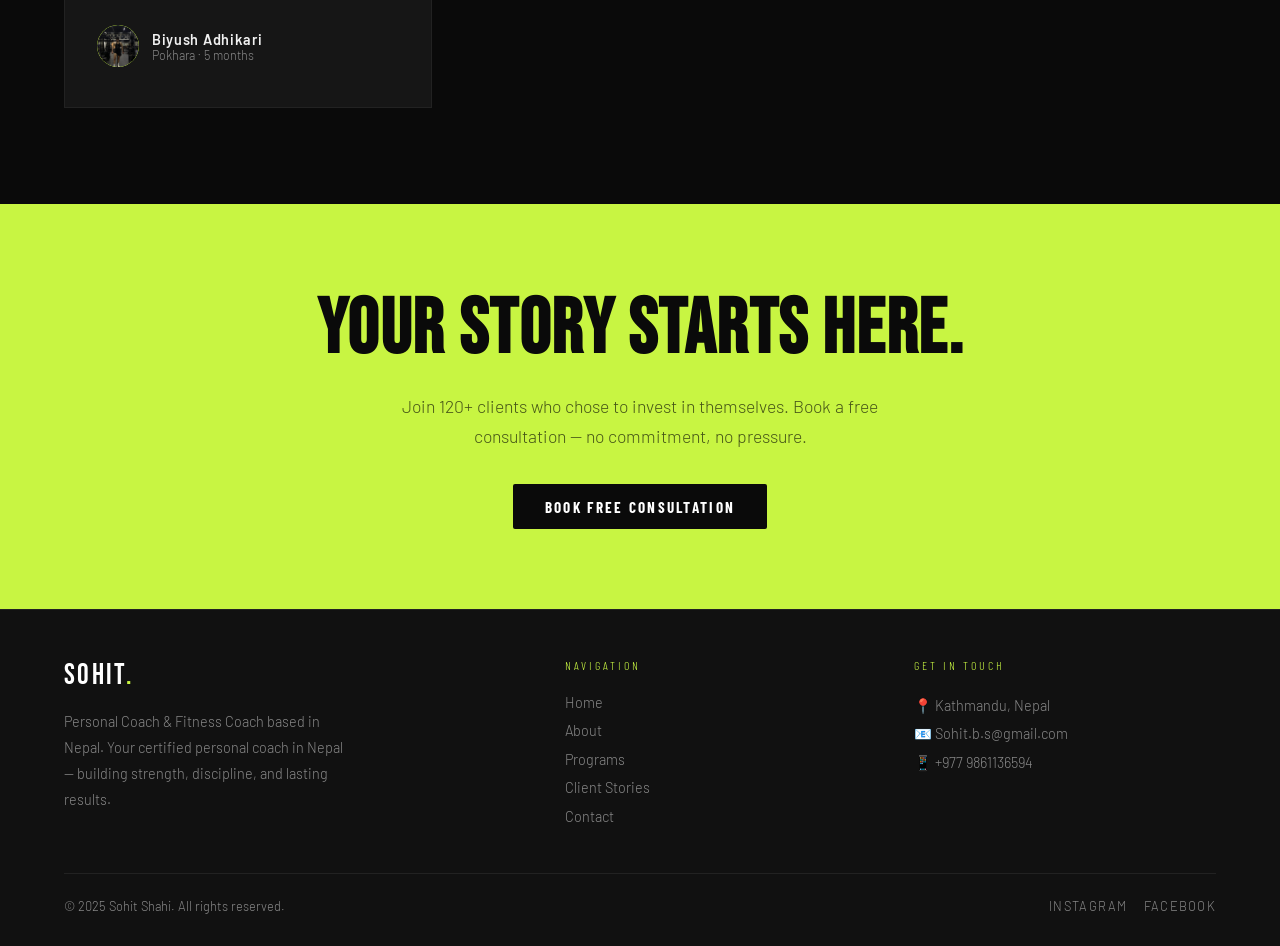
==== commit dbce76d3: "client goal fixes" ====
--- a/clients.html
+++ b/clients.html
@@ -78,10 +78,10 @@
       <p class="testi-text">Sohit completely changed how I approach fitness. I lost 10kg in 4 months and feel stronger than I ever have in my life. I was even able to do my first ever unassited pullup.</p>
       <div class="testi-author">
         <div class="testi-avatar">
-          <img src="assets/client1.jpg" alt="Rajan Karki" onerror="this.style.display='none'; this.parentNode.innerHTML='R';">
+          <img src="assets/client1.jpg" alt="Priyanka Karki" onerror="this.style.display='none'; this.parentNode.innerHTML='R';">
         </div>
         <div>
-          <div class="testi-name">Rajan Karki</div>
+          <div class="testi-name">Priyanka Karki</div>
           <div class="testi-role">Kathmandu · 4 months</div>
         </div>
       </div>
@@ -94,10 +94,10 @@
       <p class="testi-text">I was skinny my whole life and didn't believe I could build a physique. Sohit proved me wrong by suggesting me affordable nepalese diet. And his structured strength program gave me real, visible results.</p>
       <div class="testi-author">
         <div class="testi-avatar">
-          <img src="assets/client5.jpg" alt="Sudarshan Thapa" onerror="this.style.display='none'; this.parentNode.innerHTML='B';">
+          <img src="assets/client6.jpg" alt="James Gurung" onerror="this.style.display='none'; this.parentNode.innerHTML='B';">
         </div>
         <div>
-          <div class="testi-name">Bishal Rai</div>
+          <div class="testi-name">James Gurung</div>
           <div class="testi-role">Bhaktapur · 6 months</div>
         </div>
       </div>
@@ -129,7 +129,7 @@
           <img src="assets/client4.jpg" alt="Biyush Adhikari" onerror="this.style.display='none'; this.parentNode.innerHTML='S';">
         </div>
         <div>
-          <div class="testi-name">Suresh Adhikari</div>
+          <div class="testi-name">Biyush Adhikari</div>
           <div class="testi-role">Pokhara · 5 months</div>
         </div>
       </div>
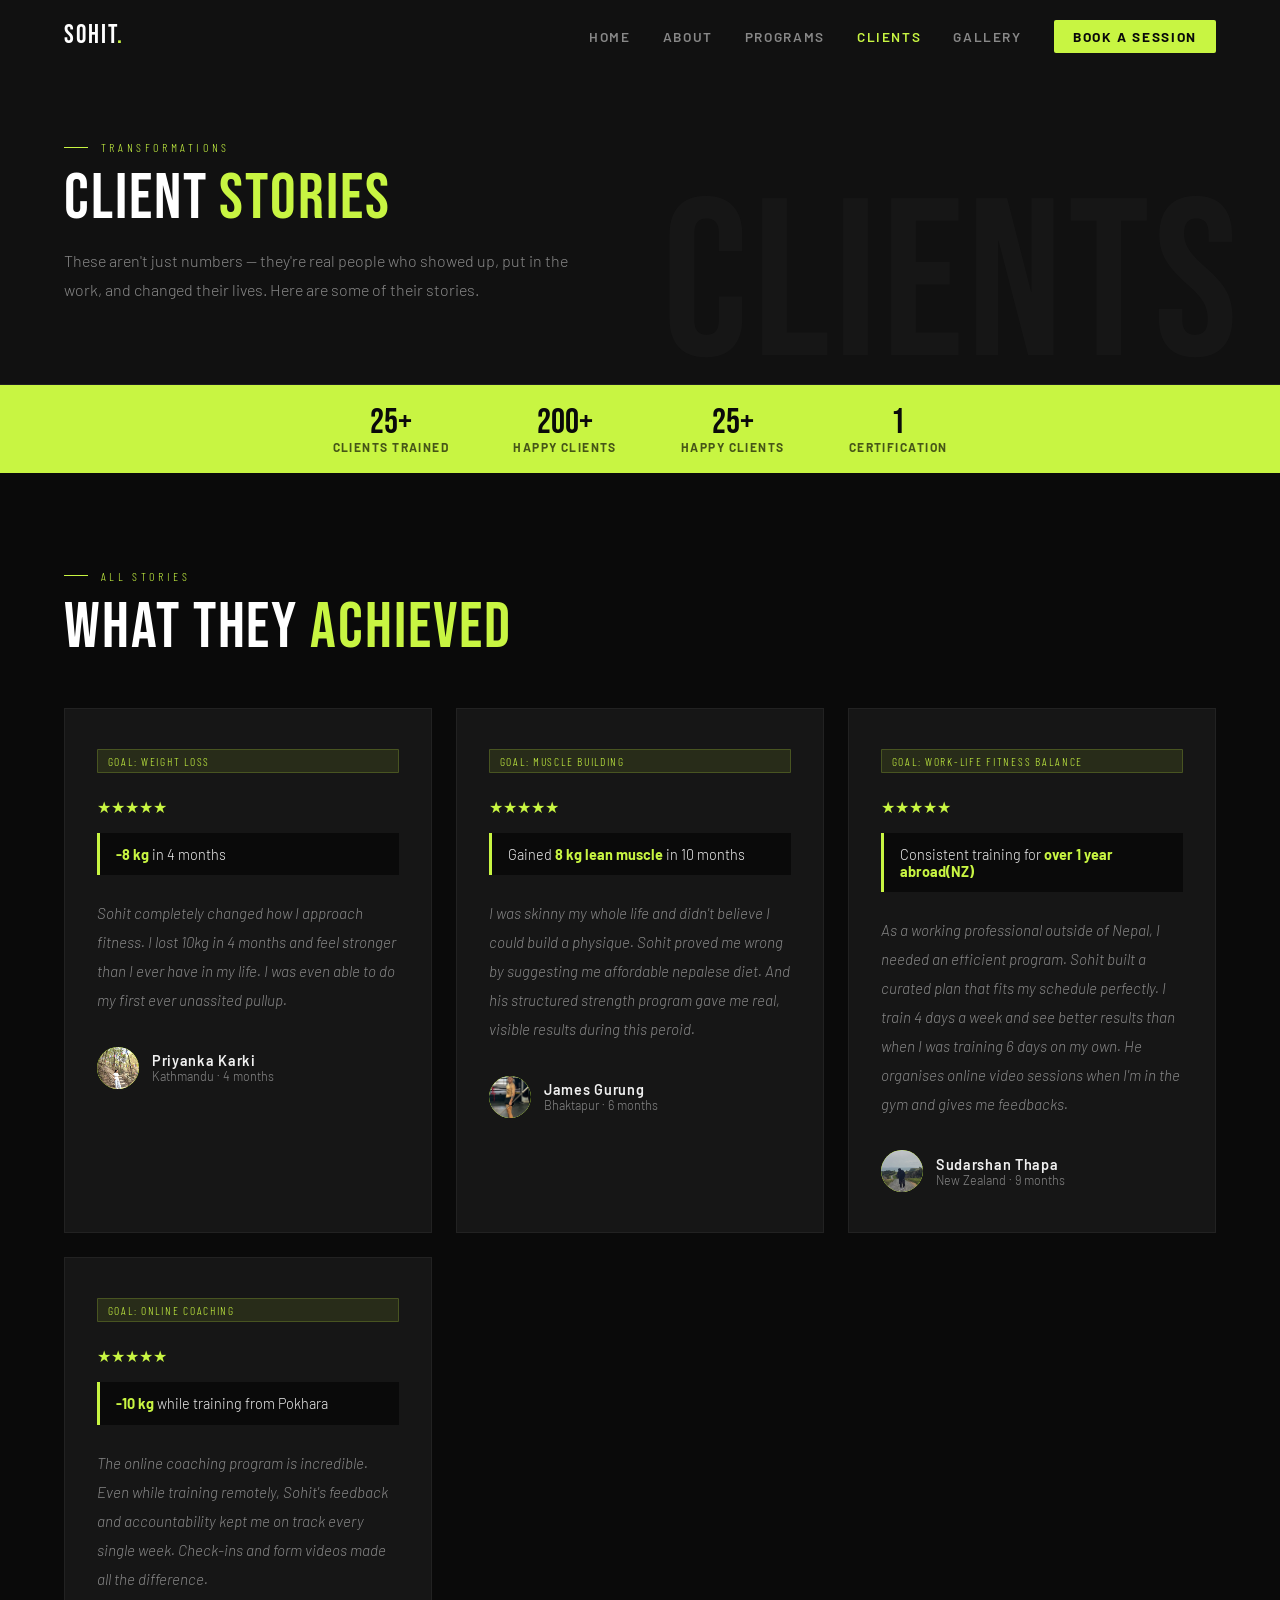
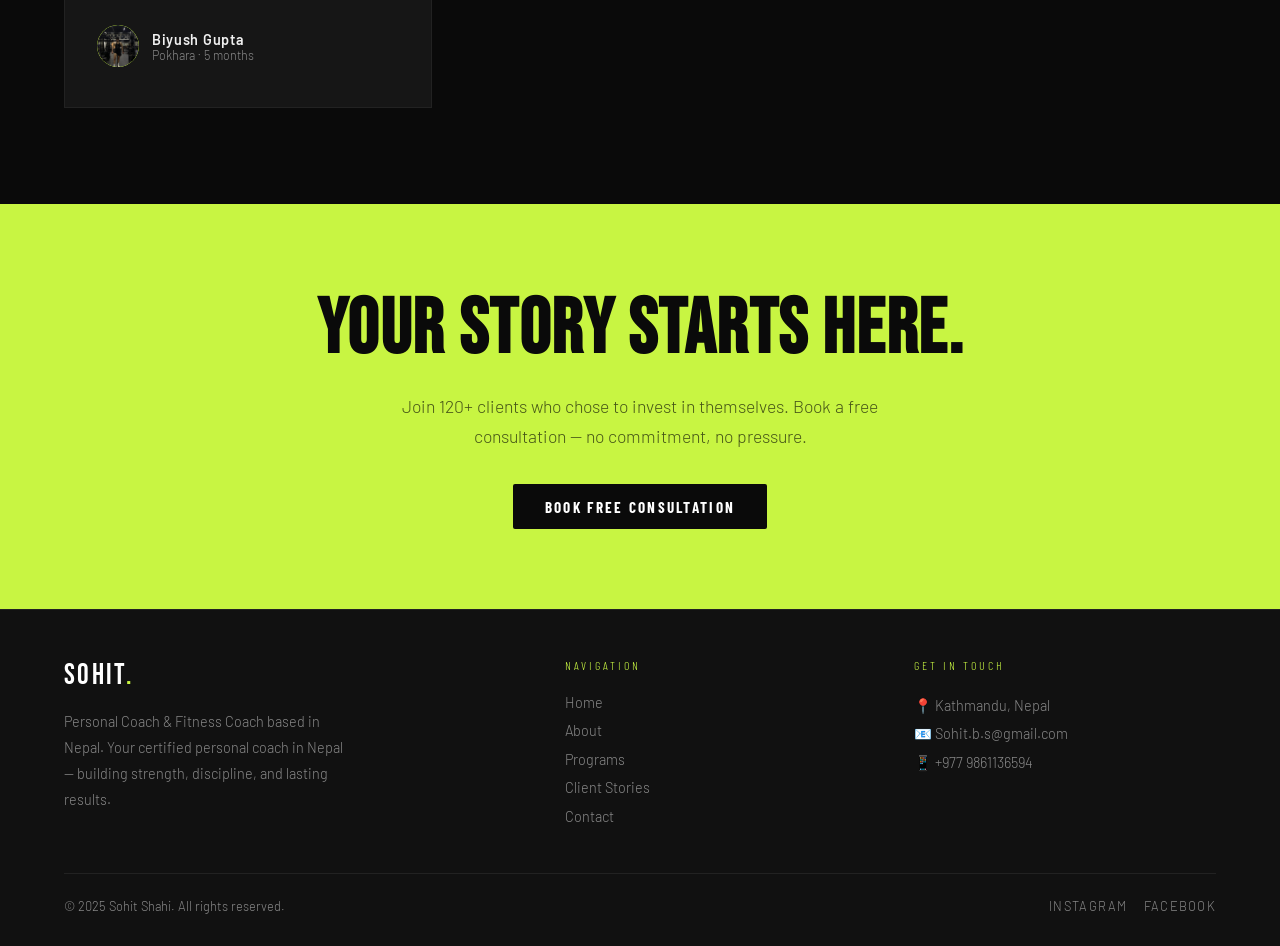
==== commit 424dbd65: "client photos added" ====
--- a/clients.html
+++ b/clients.html
@@ -90,8 +90,8 @@
     <div class="client-card">
       <span class="client-goal">Goal: Muscle Building</span>
       <div class="stars">★★★★★</div>
-      <div class="result-highlight">Gained <strong>8 kg lean muscle</strong> in 6 months</div>
-      <p class="testi-text">I was skinny my whole life and didn't believe I could build a physique. Sohit proved me wrong by suggesting me affordable nepalese diet. And his structured strength program gave me real, visible results.</p>
+      <div class="result-highlight">Gained <strong>8 kg lean muscle</strong> in 10 months</div>
+      <p class="testi-text">I was skinny my whole life and didn't believe I could build a physique. Sohit proved me wrong by suggesting me affordable nepalese diet. And his structured strength program gave me real, visible results during this peroid.</p>
       <div class="testi-author">
         <div class="testi-avatar">
           <img src="assets/client6.jpg" alt="James Gurung" onerror="this.style.display='none'; this.parentNode.innerHTML='B';">
@@ -126,10 +126,10 @@
       <p class="testi-text">The online coaching program is incredible. Even while training remotely, Sohit's feedback and accountability kept me on track every single week. Check-ins and form videos made all the difference.</p>
       <div class="testi-author">
         <div class="testi-avatar">
-          <img src="assets/client4.jpg" alt="Biyush Adhikari" onerror="this.style.display='none'; this.parentNode.innerHTML='S';">
+          <img src="assets/client4.jpg" alt="Biyush Gupta" onerror="this.style.display='none'; this.parentNode.innerHTML='S';">
         </div>
         <div>
-          <div class="testi-name">Biyush Adhikari</div>
+          <div class="testi-name">Biyush Gupta</div>
           <div class="testi-role">Pokhara · 5 months</div>
         </div>
       </div>
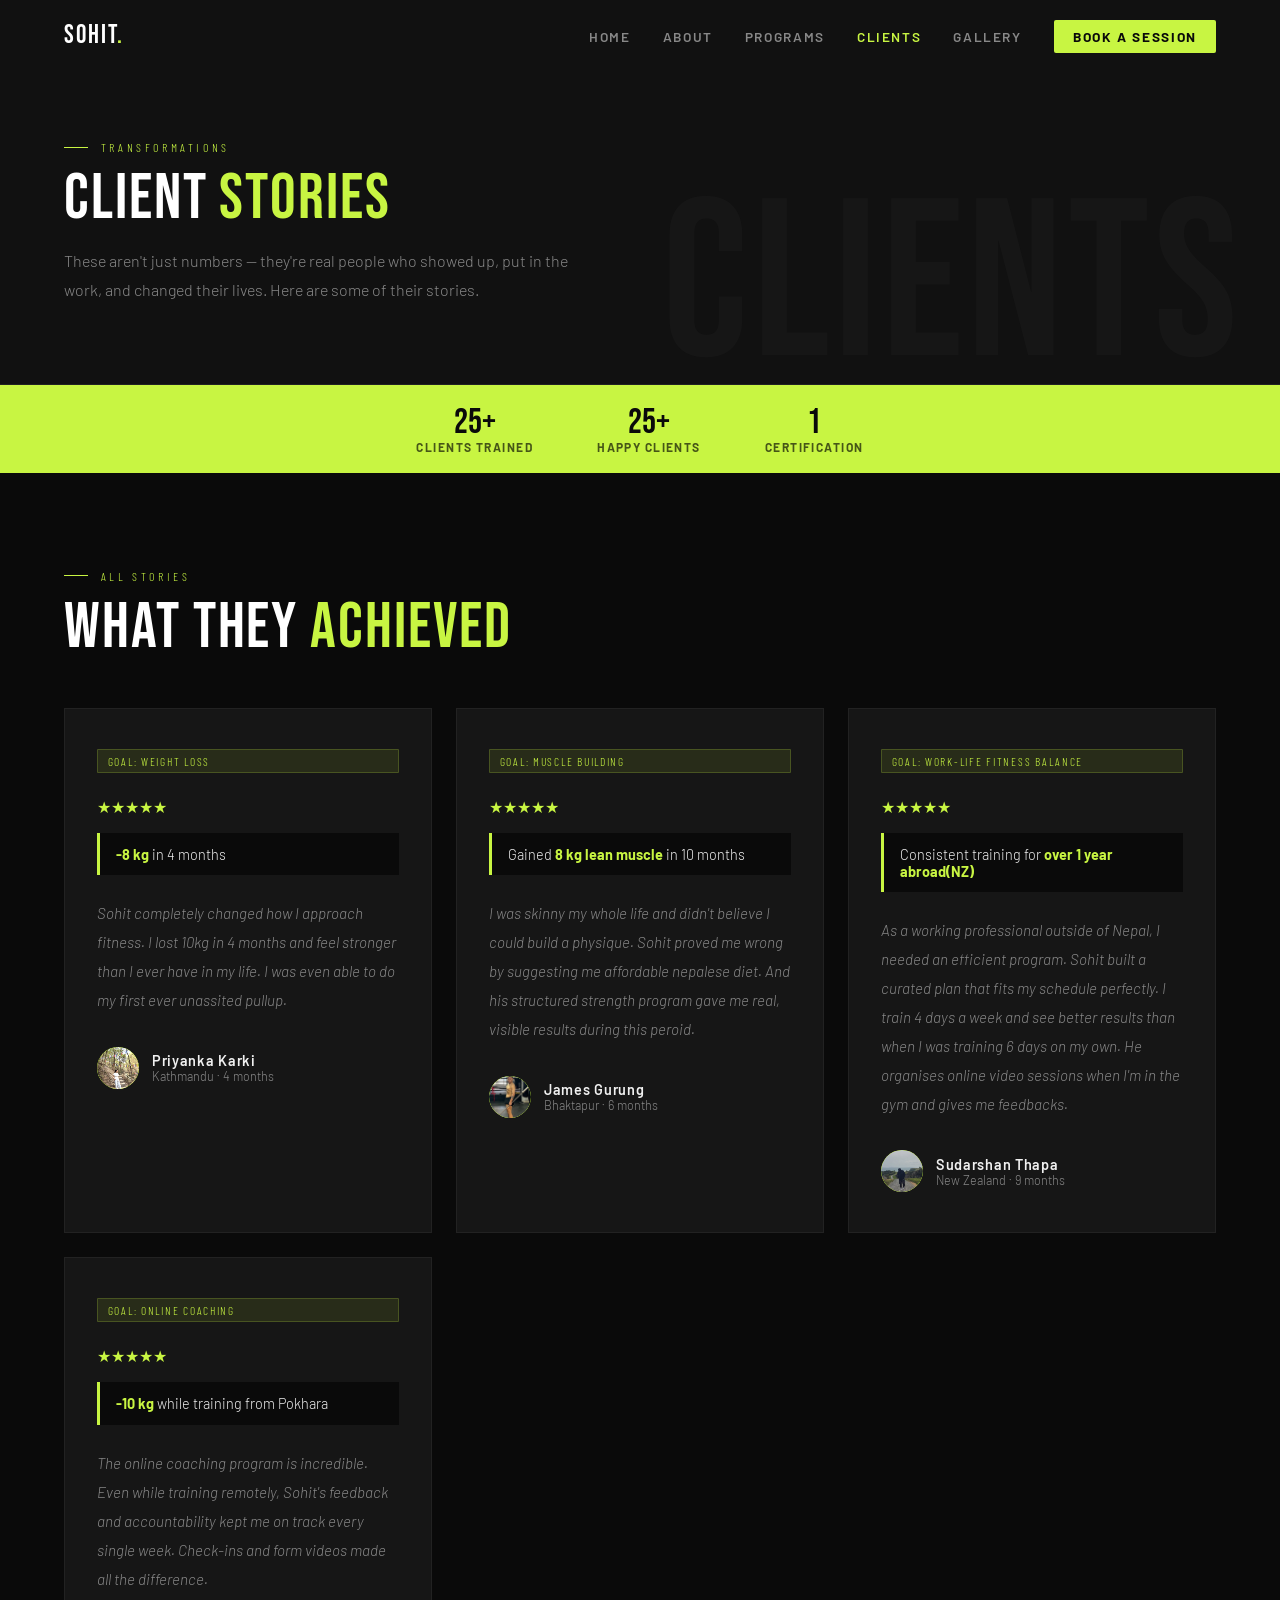
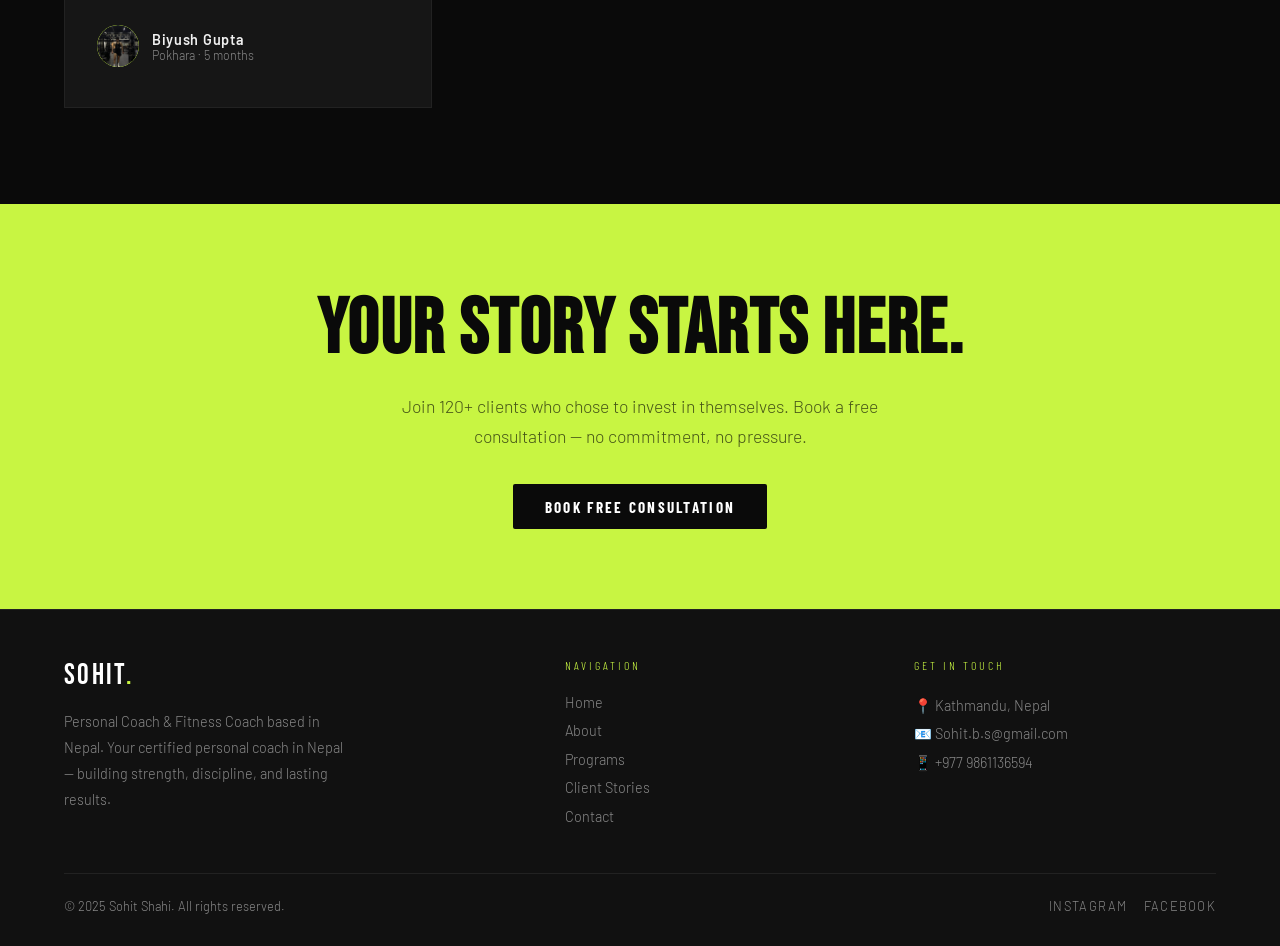
==== commit 6076dab8: "index updates" ====
--- a/clients.html
+++ b/clients.html
@@ -51,10 +51,7 @@
     <div class="stat-num" data-target="25" data-suffix="+">0+</div>
     <div class="stat-label">Clients Trained</div>
   </div>
-  <div class="stat-item">
-    <div class="stat-num" data-target="200" data-suffix="+">0+</div>
-    <div class="stat-label">Happy Clients</div>
-  </div>
+
   <div class="stat-item">
     <div class="stat-num" data-target="25" data-suffix="+">0+</div>
     <div class="stat-label">Happy Clients</div>
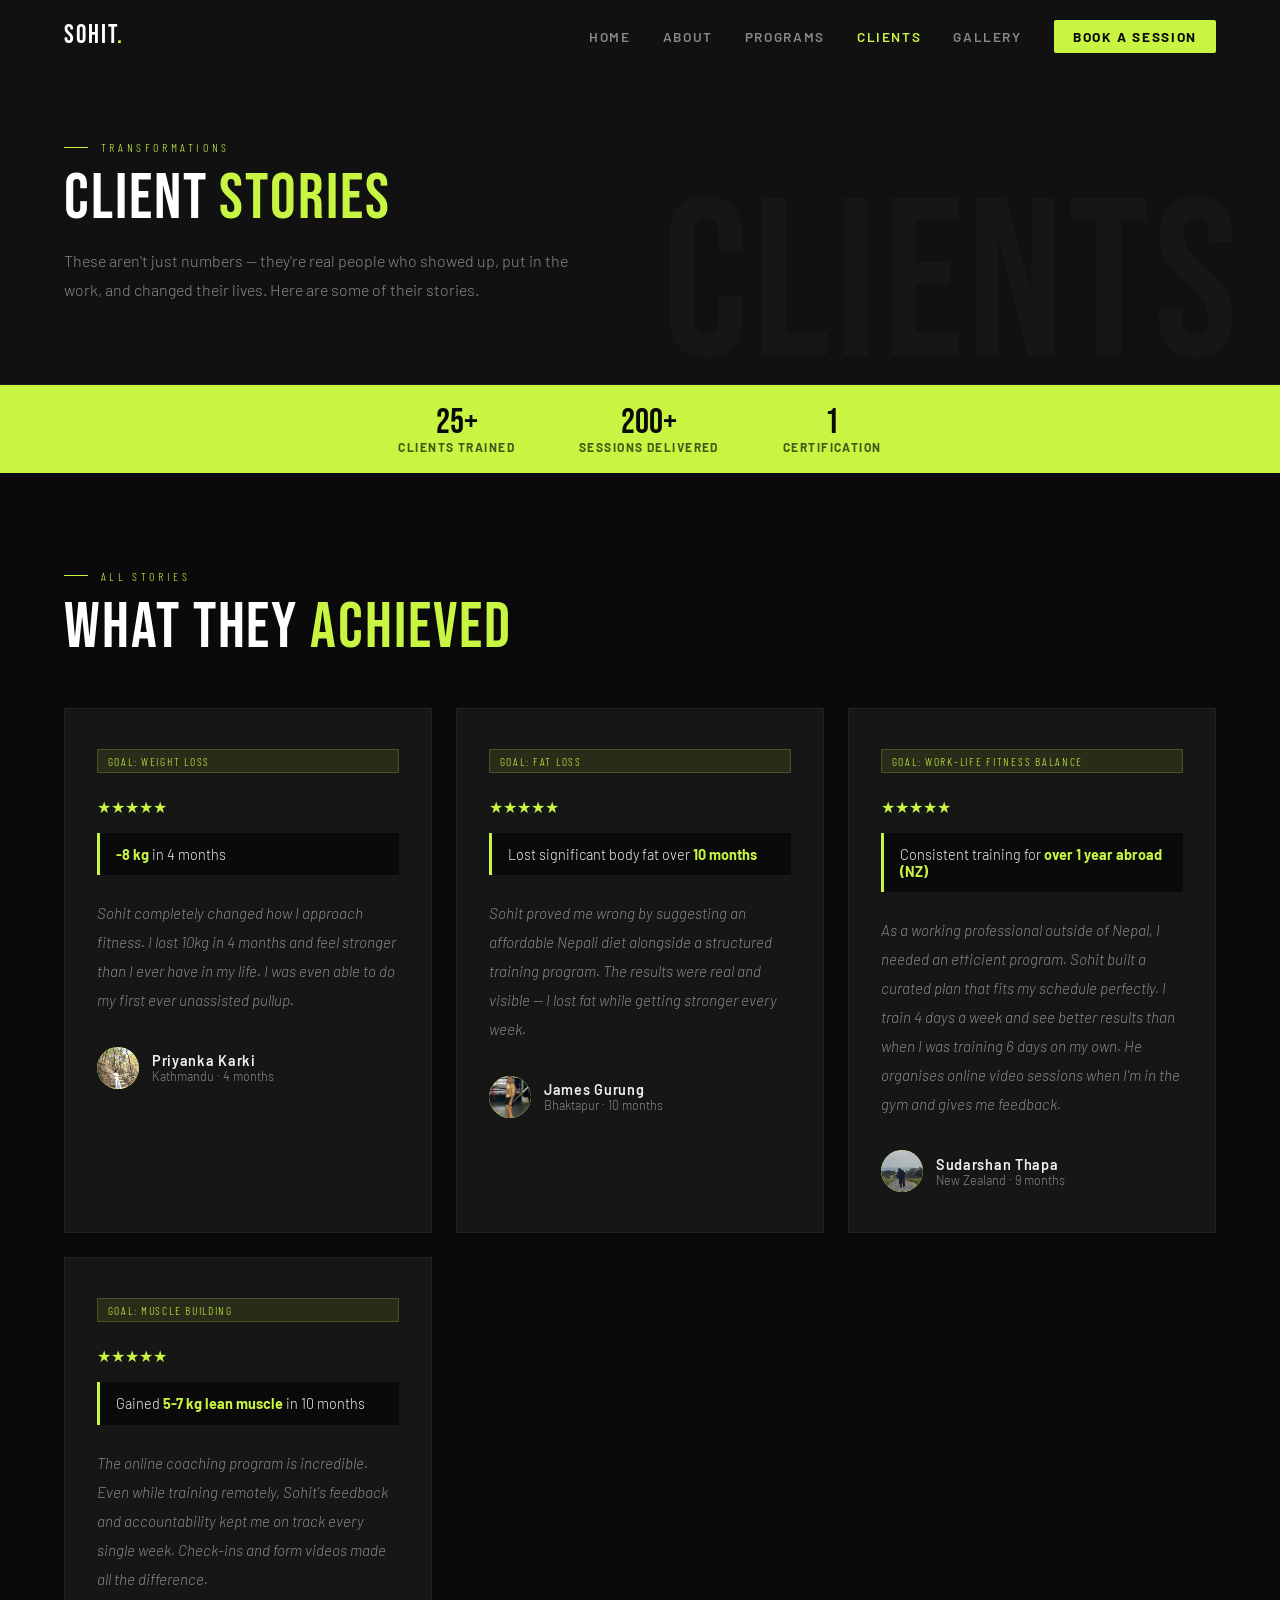
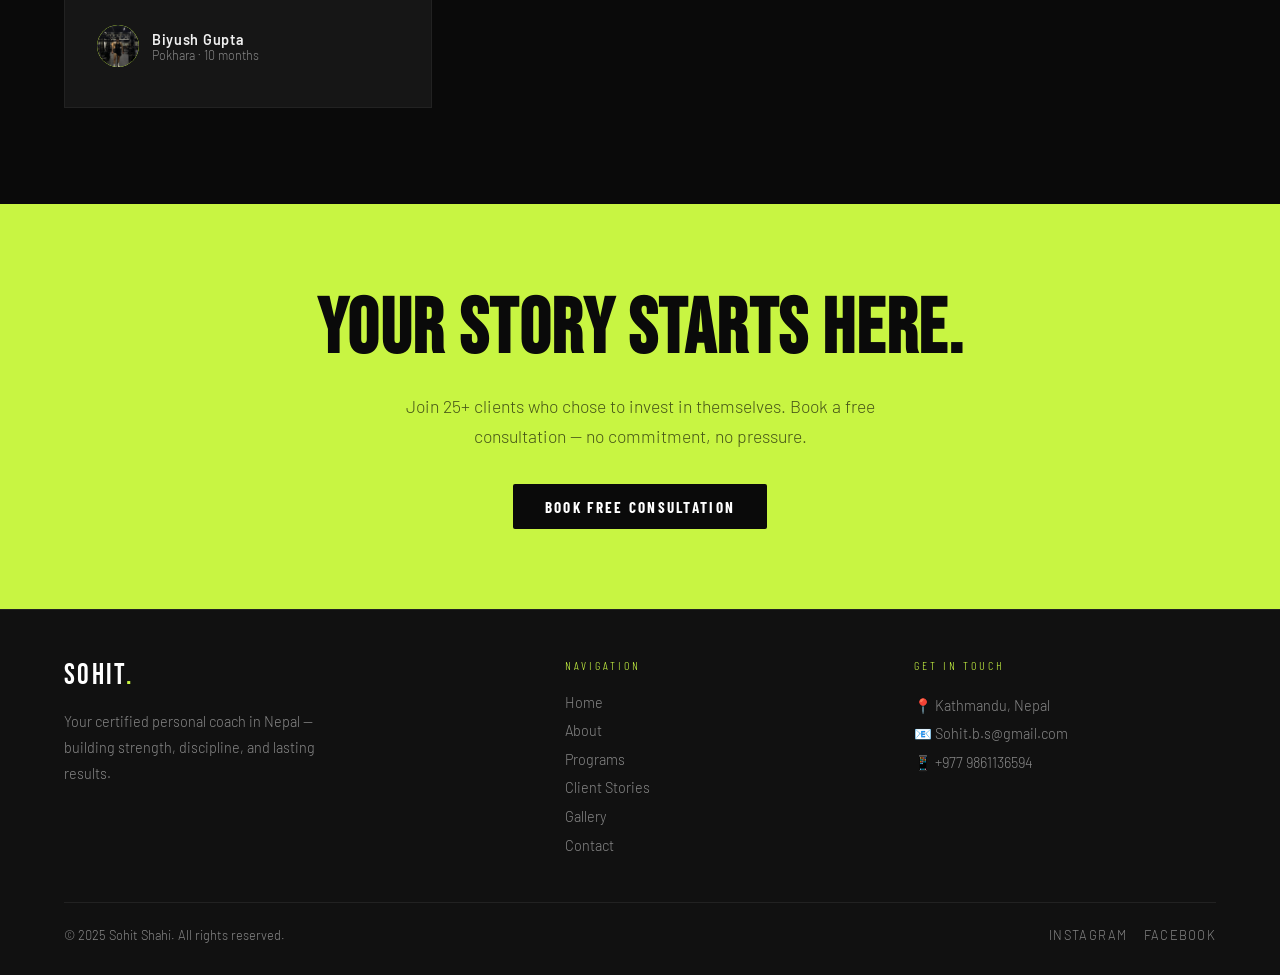
==== commit 71cea33e: "Fix client goals, stats, add gallery sessions 8-10" ====
--- a/clients.html
+++ b/clients.html
@@ -51,10 +51,9 @@
     <div class="stat-num" data-target="25" data-suffix="+">0+</div>
     <div class="stat-label">Clients Trained</div>
   </div>
-
   <div class="stat-item">
-    <div class="stat-num" data-target="25" data-suffix="+">0+</div>
-    <div class="stat-label">Happy Clients</div>
+    <div class="stat-num" data-target="200" data-suffix="+">0+</div>
+    <div class="stat-label">Sessions Delivered</div>
   </div>
   <div class="stat-item">
     <div class="stat-num" data-target="1">0</div>
@@ -72,10 +71,10 @@
       <span class="client-goal">Goal: Weight Loss</span>
       <div class="stars">★★★★★</div>
       <div class="result-highlight"><strong>-8 kg</strong> in 4 months</div>
-      <p class="testi-text">Sohit completely changed how I approach fitness. I lost 10kg in 4 months and feel stronger than I ever have in my life. I was even able to do my first ever unassited pullup.</p>
+      <p class="testi-text">Sohit completely changed how I approach fitness. I lost 10kg in 4 months and feel stronger than I ever have in my life. I was even able to do my first ever unassisted pullup.</p>
       <div class="testi-author">
         <div class="testi-avatar">
-          <img src="assets/client1.jpg" alt="Priyanka Karki" onerror="this.style.display='none'; this.parentNode.innerHTML='R';">
+          <img src="assets/client1.jpg" alt="Priyanka Karki" onerror="this.style.display='none'; this.parentNode.innerHTML='P';">
         </div>
         <div>
           <div class="testi-name">Priyanka Karki</div>
@@ -85,17 +84,17 @@
     </div>
 
     <div class="client-card">
-      <span class="client-goal">Goal: Muscle Building</span>
+      <span class="client-goal">Goal: Fat Loss</span>
       <div class="stars">★★★★★</div>
-      <div class="result-highlight">Gained <strong>8 kg lean muscle</strong> in 10 months</div>
-      <p class="testi-text">I was skinny my whole life and didn't believe I could build a physique. Sohit proved me wrong by suggesting me affordable nepalese diet. And his structured strength program gave me real, visible results during this peroid.</p>
+      <div class="result-highlight">Lost significant body fat over <strong>10 months</strong></div>
+      <p class="testi-text">Sohit proved me wrong by suggesting an affordable Nepali diet alongside a structured training program. The results were real and visible — I lost fat while getting stronger every week.</p>
       <div class="testi-author">
         <div class="testi-avatar">
-          <img src="assets/client6.jpg" alt="James Gurung" onerror="this.style.display='none'; this.parentNode.innerHTML='B';">
+          <img src="assets/client6.jpg" alt="James Gurung" onerror="this.style.display='none'; this.parentNode.innerHTML='J';">
         </div>
         <div>
           <div class="testi-name">James Gurung</div>
-          <div class="testi-role">Bhaktapur · 6 months</div>
+          <div class="testi-role">Bhaktapur · 10 months</div>
         </div>
       </div>
     </div>
@@ -103,11 +102,11 @@
     <div class="client-card">
       <span class="client-goal">Goal: Work-Life Fitness Balance</span>
       <div class="stars">★★★★★</div>
-      <div class="result-highlight">Consistent training for <strong>over 1 year abroad(NZ)</strong></div>
-      <p class="testi-text">As a working professional outside of Nepal, I needed an efficient program. Sohit built a curated plan that fits my schedule perfectly. I train 4 days a week and see better results than when I was training 6 days on my own. He organises online video sessions when I'm in the gym and gives me feedbacks.</p>
+      <div class="result-highlight">Consistent training for <strong>over 1 year abroad (NZ)</strong></div>
+      <p class="testi-text">As a working professional outside of Nepal, I needed an efficient program. Sohit built a curated plan that fits my schedule perfectly. I train 4 days a week and see better results than when I was training 6 days on my own. He organises online video sessions when I'm in the gym and gives me feedback.</p>
       <div class="testi-author">
         <div class="testi-avatar">
-          <img src="assets/client5.jpg" alt="Priyanka Thapa" onerror="this.style.display='none'; this.parentNode.innerHTML='P';">
+          <img src="assets/client5.jpg" alt="Sudarshan Thapa" onerror="this.style.display='none'; this.parentNode.innerHTML='S';">
         </div>
         <div>
           <div class="testi-name">Sudarshan Thapa</div>
@@ -117,17 +116,17 @@
     </div>
 
     <div class="client-card">
-      <span class="client-goal">Goal: Online Coaching</span>
+      <span class="client-goal">Goal: Muscle Building</span>
       <div class="stars">★★★★★</div>
-      <div class="result-highlight"><strong>-10 kg</strong> while training from Pokhara</div>
+      <div class="result-highlight">Gained <strong>5-7 kg lean muscle</strong> in 10 months</div>
       <p class="testi-text">The online coaching program is incredible. Even while training remotely, Sohit's feedback and accountability kept me on track every single week. Check-ins and form videos made all the difference.</p>
       <div class="testi-author">
         <div class="testi-avatar">
-          <img src="assets/client4.jpg" alt="Biyush Gupta" onerror="this.style.display='none'; this.parentNode.innerHTML='S';">
+          <img src="assets/client4.jpg" alt="Biyush Gupta" onerror="this.style.display='none'; this.parentNode.innerHTML='B';">
         </div>
         <div>
           <div class="testi-name">Biyush Gupta</div>
-          <div class="testi-role">Pokhara · 5 months</div>
+          <div class="testi-role">Pokhara · 10 months</div>
         </div>
       </div>
     </div>
@@ -138,7 +137,7 @@
 <!-- ─── CTA ─── -->
 <div class="cta-banner">
   <h2>YOUR STORY STARTS HERE.</h2>
-  <p>Join 120+ clients who chose to invest in themselves. Book a free consultation — no commitment, no pressure.</p>
+  <p>Join 25+ clients who chose to invest in themselves. Book a free consultation — no commitment, no pressure.</p>
   <a href="contact.html" class="btn btn-dark">Book Free Consultation</a>
 </div>
 
@@ -147,7 +146,7 @@
   <div class="footer-grid">
     <div class="footer-brand">
       <a href="index.html" class="footer-logo">SOHIT<span>.</span></a>
-      <p>Personal Coach & Fitness Coach based in Nepal. Your certified personal coach in Nepal — building strength, discipline, and lasting results.</p>
+      <p>Your certified personal coach in Nepal — building strength, discipline, and lasting results.</p>
     </div>
     <div>
       <div class="footer-heading">Navigation</div>
@@ -156,6 +155,7 @@
         <li><a href="index.html#about">About</a></li>
         <li><a href="index.html#programs">Programs</a></li>
         <li><a href="clients.html">Client Stories</a></li>
+        <li><a href="gallery.html">Gallery</a></li>
         <li><a href="contact.html">Contact</a></li>
       </ul>
     </div>
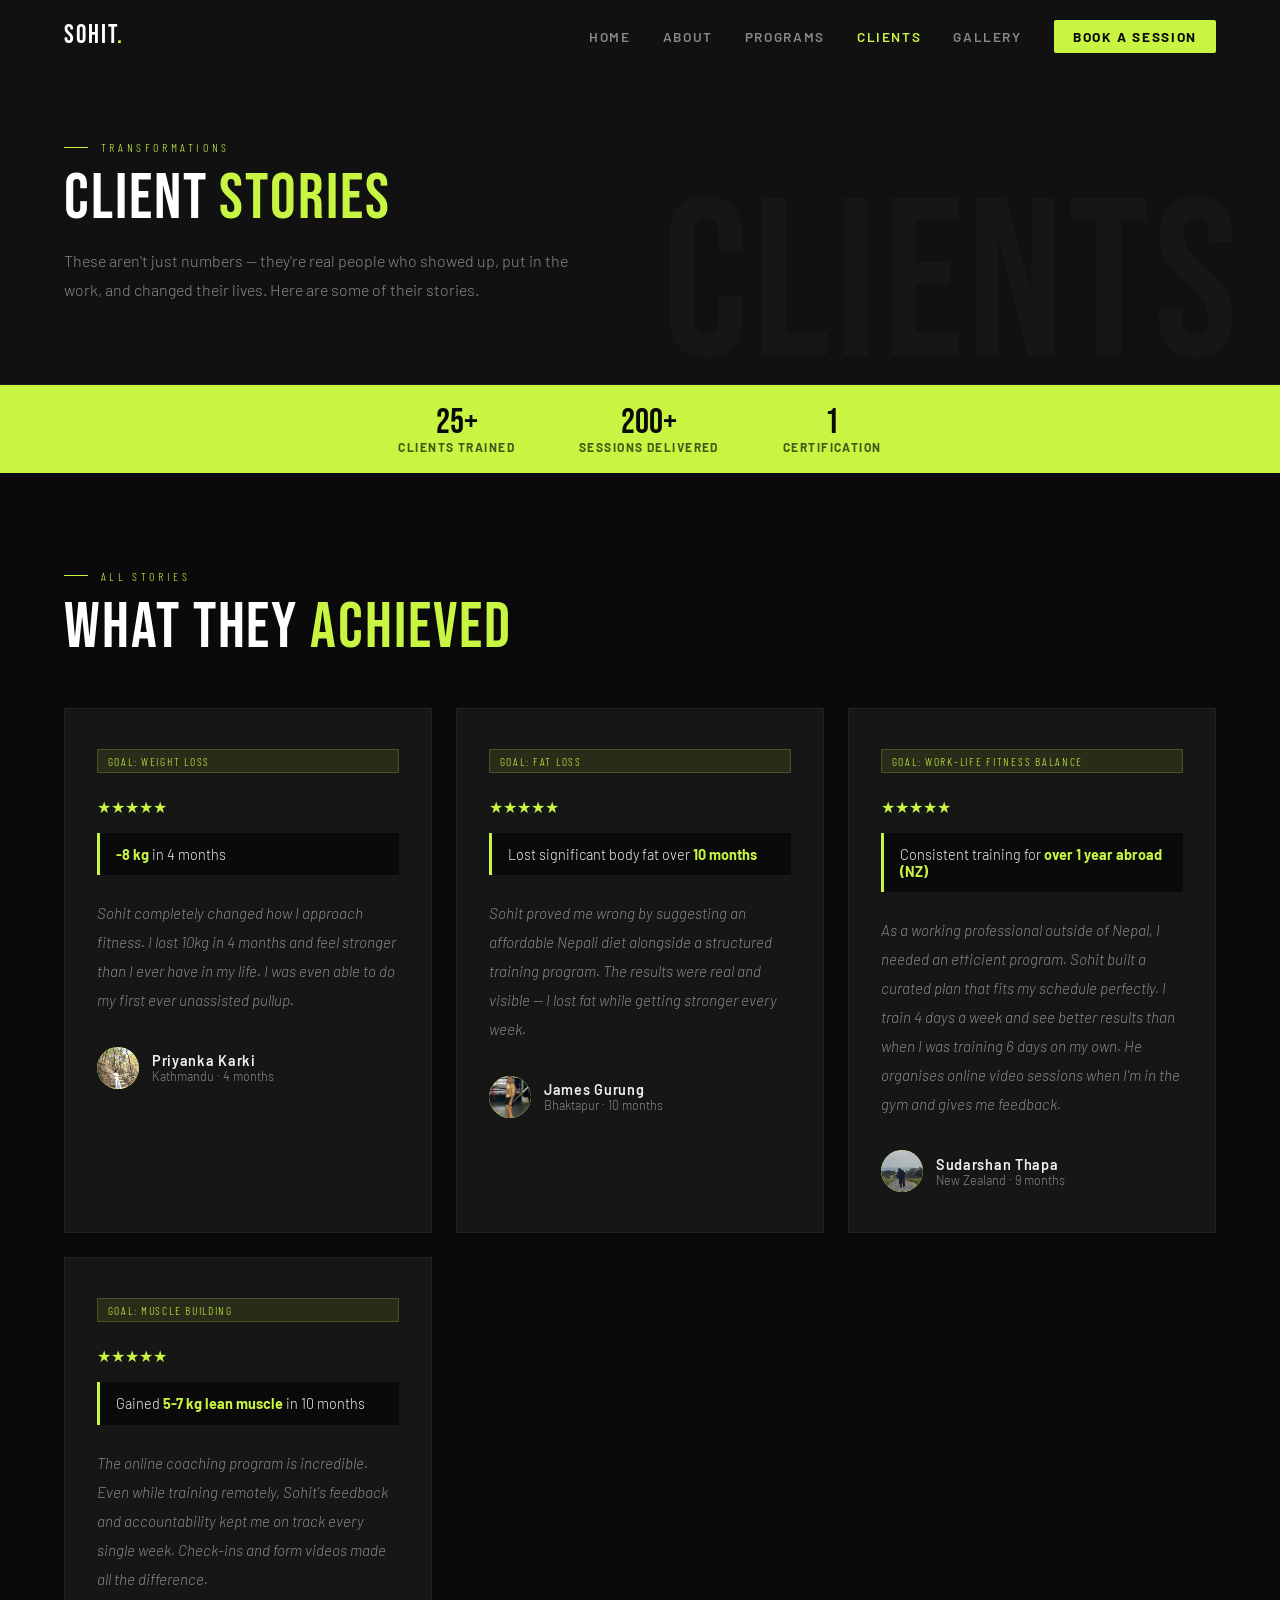
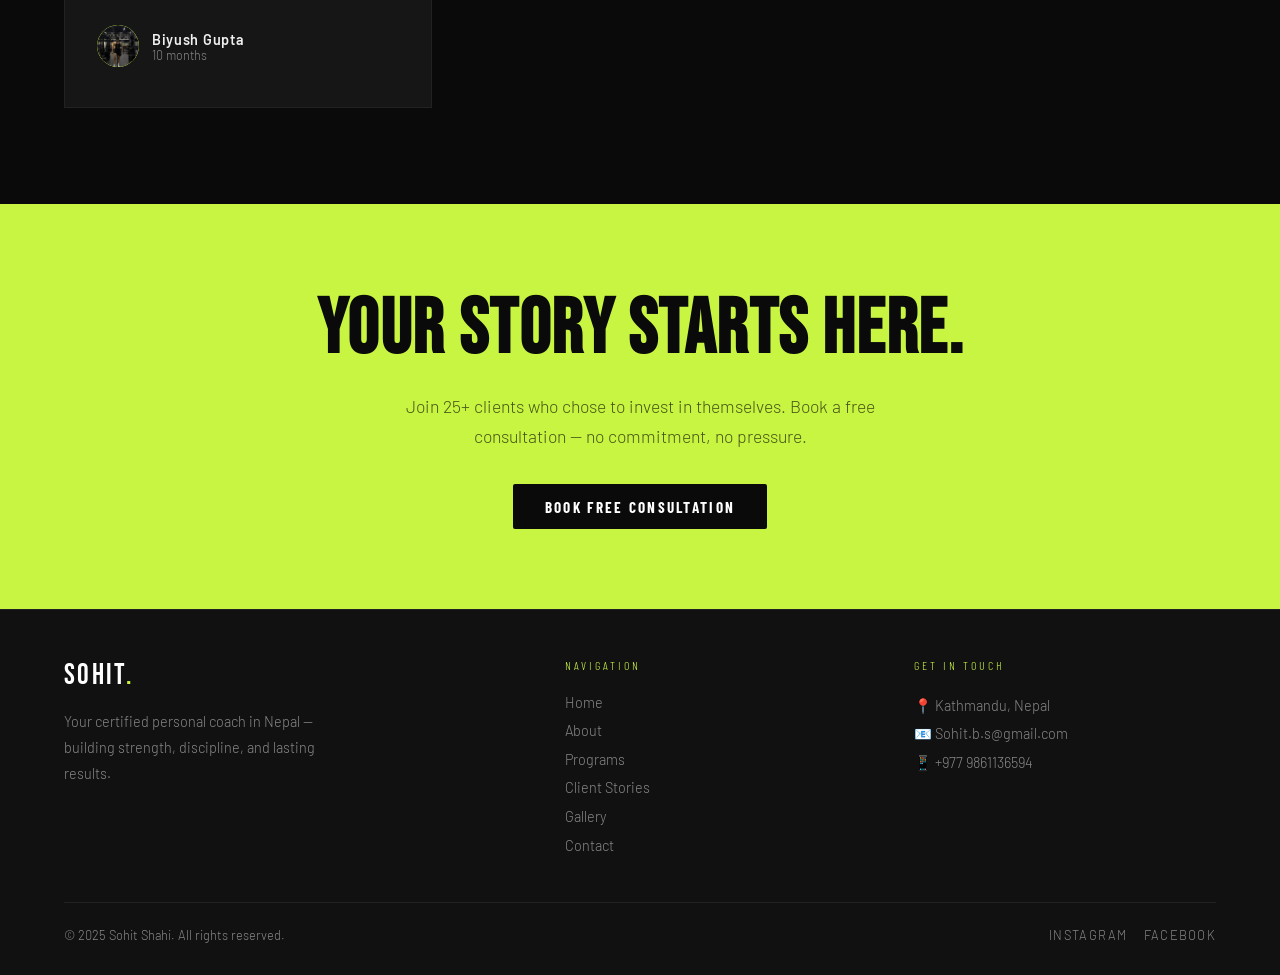
==== commit 5a2dbf27: "cosmetic changes" ====
--- a/clients.html
+++ b/clients.html
@@ -126,7 +126,7 @@
         </div>
         <div>
           <div class="testi-name">Biyush Gupta</div>
-          <div class="testi-role">Pokhara · 10 months</div>
+          <div class="testi-role"> 10 months</div>
         </div>
       </div>
     </div>
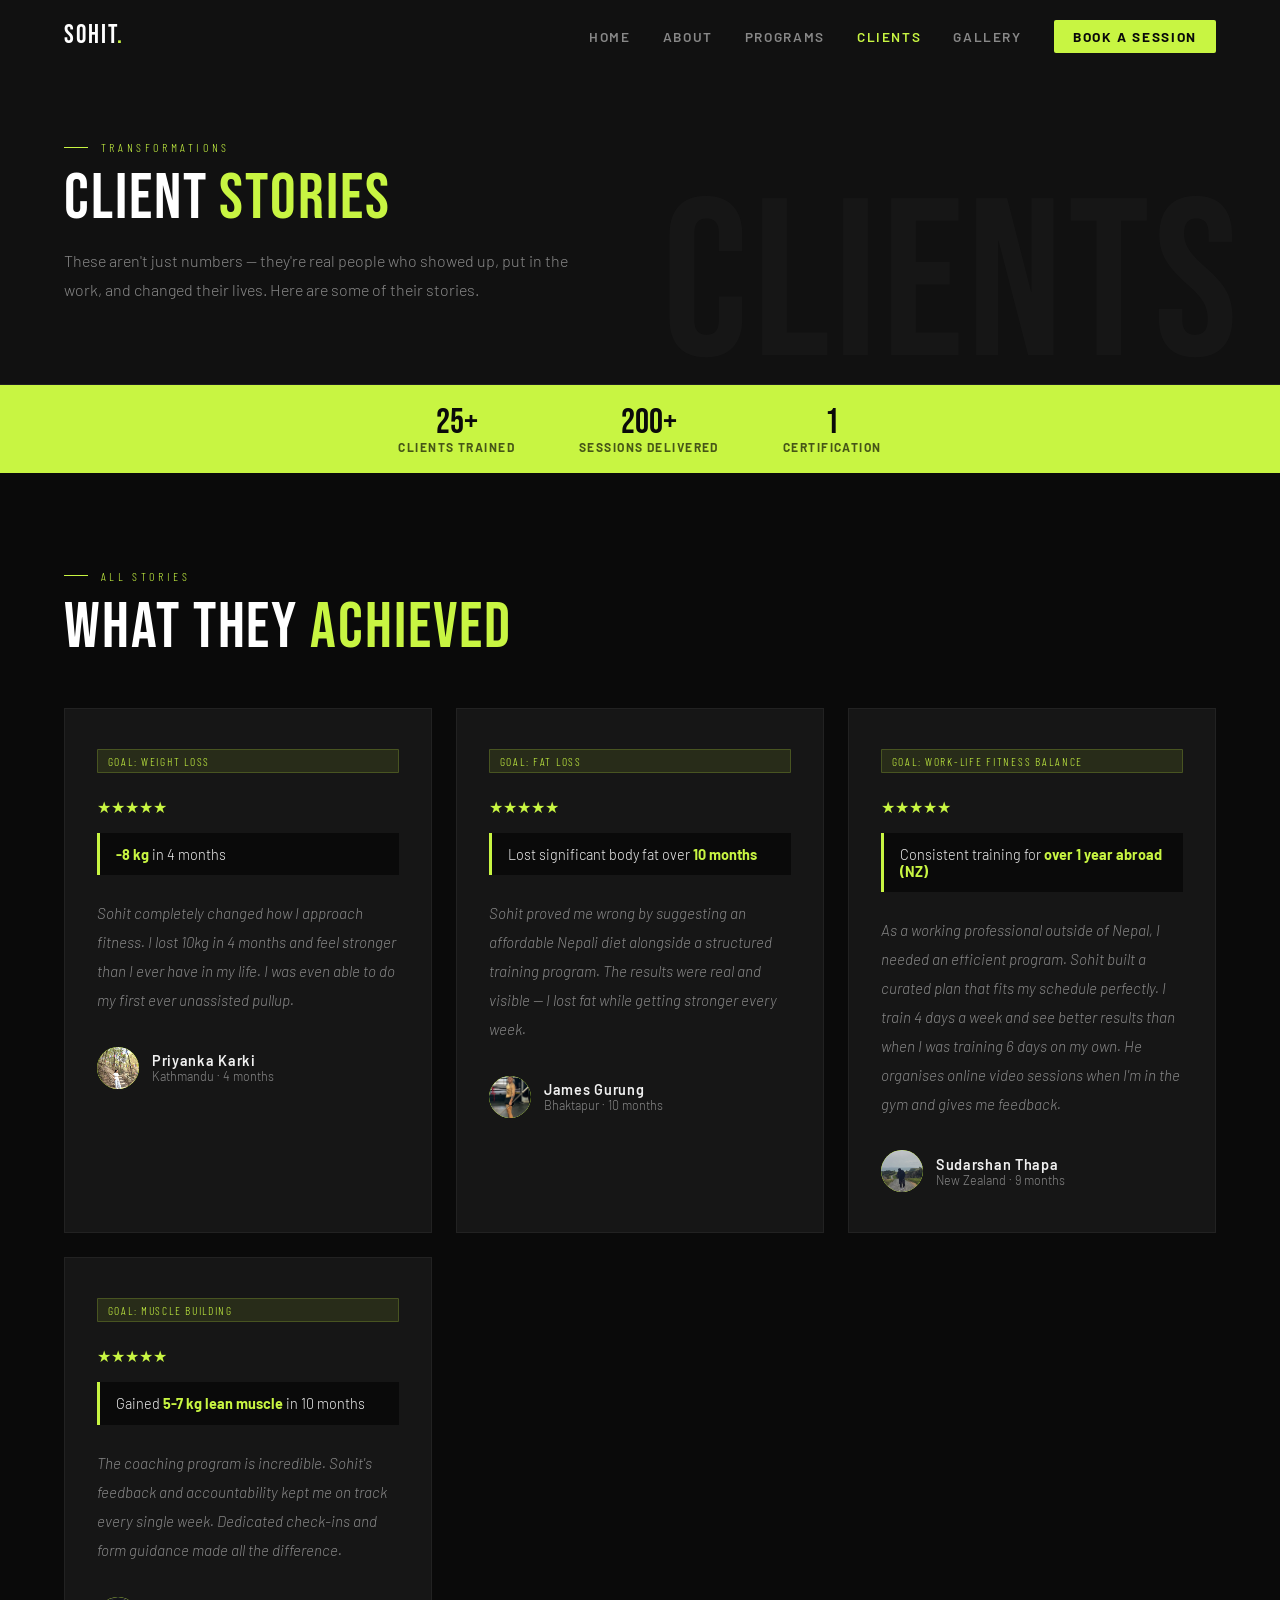
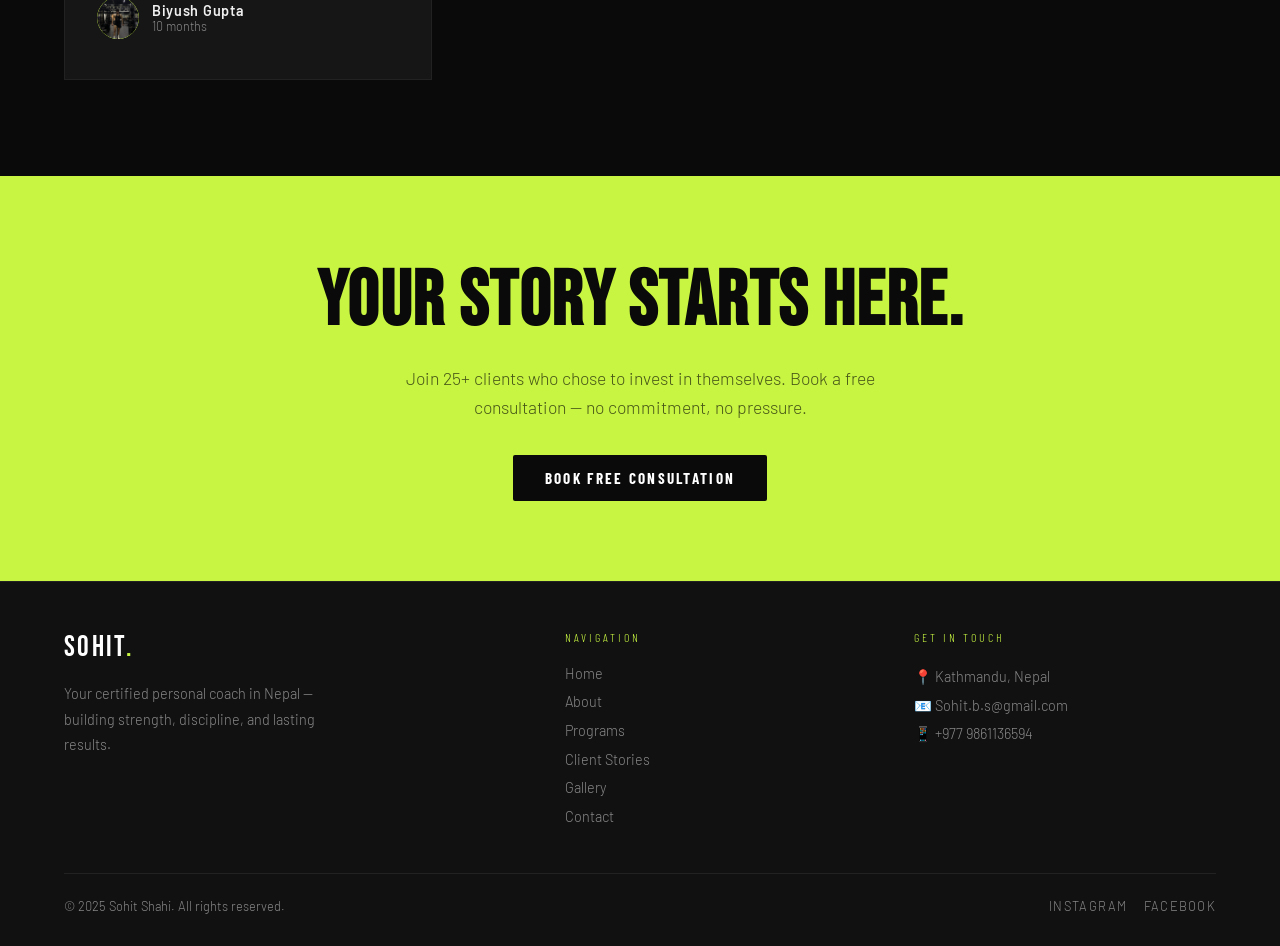
==== commit b55576bc: "cosmetic changes" ====
--- a/clients.html
+++ b/clients.html
@@ -119,7 +119,7 @@
       <span class="client-goal">Goal: Muscle Building</span>
       <div class="stars">★★★★★</div>
       <div class="result-highlight">Gained <strong>5-7 kg lean muscle</strong> in 10 months</div>
-      <p class="testi-text">The online coaching program is incredible. Even while training remotely, Sohit's feedback and accountability kept me on track every single week. Check-ins and form videos made all the difference.</p>
+      <p class="testi-text">The coaching program is incredible. Sohit's feedback and accountability kept me on track every single week. Dedicated check-ins and form guidance made all the difference.</p>
       <div class="testi-author">
         <div class="testi-avatar">
           <img src="assets/client4.jpg" alt="Biyush Gupta" onerror="this.style.display='none'; this.parentNode.innerHTML='B';">
